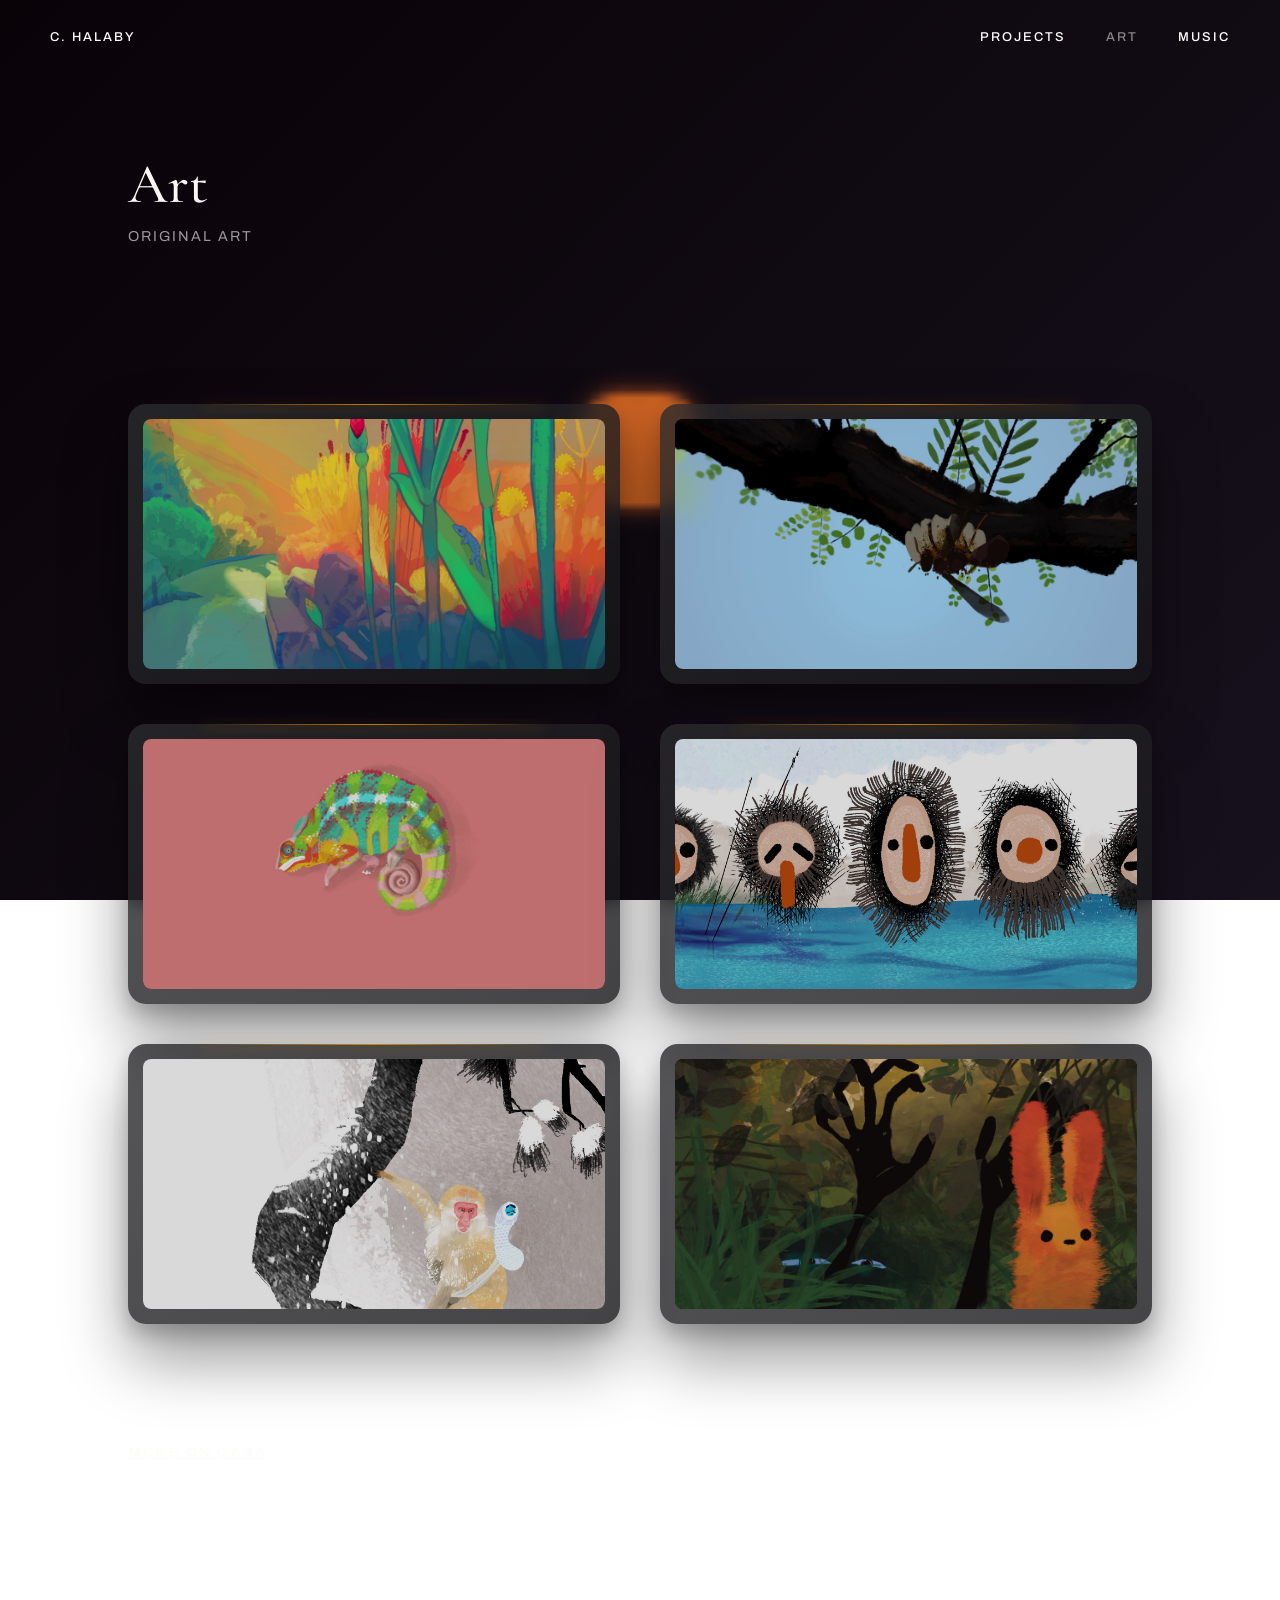
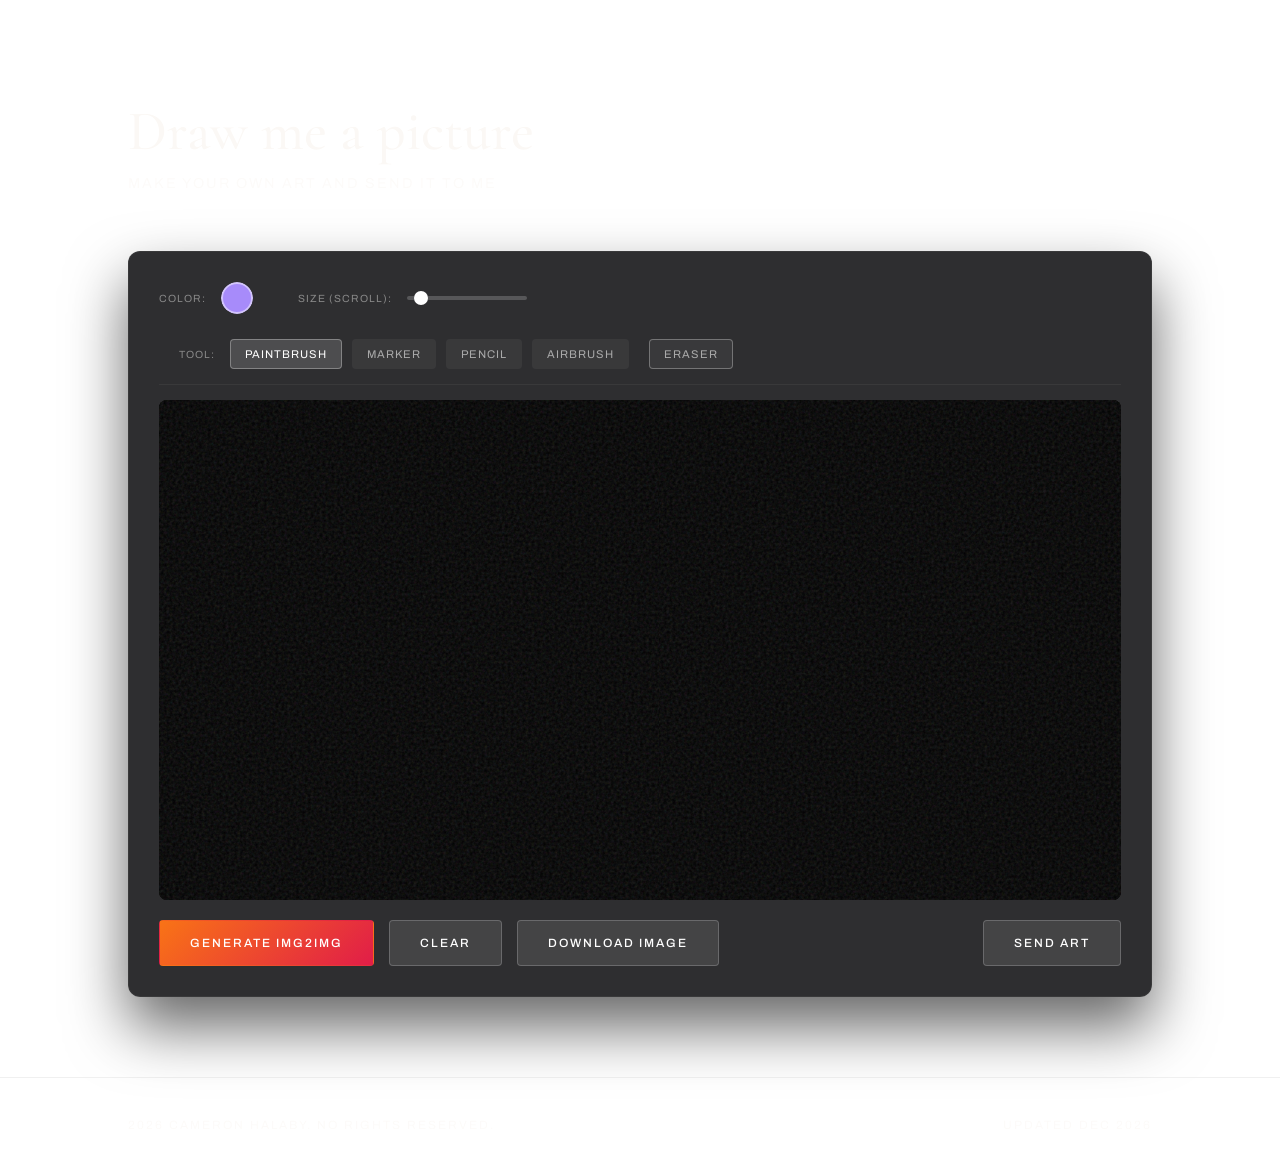
==== art.html @ ecd4616d "Update art.html" ====
<!DOCTYPE html>
<html lang="en">
<head>
    <meta charset="UTF-8">
    <meta name="viewport" content="width=device-width, initial-scale=1.0">
    <title>Cameron Halaby | Art</title>
    
    <link rel="icon" href="./assets/icon.png" type="image/png">
    <link rel="preconnect" href="https://fonts.googleapis.com">
    <link rel="preconnect" href="https://fonts.gstatic.com" crossorigin>
    <link href="https://fonts.googleapis.com/css2?family=Archivo:wght@300;400;500&family=Cormorant+Garamond:ital,wght@0,400;0,500;0,600;0,700;1,400&display=swap" rel="stylesheet">

    <style>
        :root { 
            --bg-grad-1: rgb(2, 1, 10);
            --bg-grad-2: rgb(10, 17, 40);
            --text-color: #f4f4f5; 
        }
        
        * { box-sizing: border-box; margin: 0; padding: 0; }
        
        body, html { 
            width: 100vw; min-height: 100vh; 
            background-color: transparent; 
            font-family: 'Archivo', sans-serif; color: var(--text-color); 
            -webkit-font-smoothing: antialiased; overflow-x: hidden; 
        }

        /* 1. DYNAMIC THEME GRADIENT BACKGROUND */
        .gradient-bg {
            position: fixed; inset: 0; z-index: -2;
            background: linear-gradient(135deg, var(--bg-grad-1) 0%, var(--bg-grad-2) 100%);
            transition: background 2s ease;
        }

        /* 2. CONTINUOUS NCA ORGANISM BACKGROUND */
        .nca-bg-canvas {
            position: fixed; inset: 0; width: 100vw; height: 100vh;
            z-index: -1; opacity: 0.8; pointer-events: none;
            mix-blend-mode: screen;
        }

        /* NAVIGATION */
        .site-header { position: fixed; top: 0; width: 100%; padding: 30px 50px; display: flex; justify-content: space-between; align-items: center; z-index: 1000; pointer-events: none; }
        .header-logo, .header-nav-link { pointer-events: auto; text-decoration: none; font-family: 'Archivo', sans-serif; font-size: 0.8rem; letter-spacing: 2px; text-transform: uppercase; font-weight: 500; color: #ffffff; mix-blend-mode: difference; transition: opacity 0.3s; }
        .header-nav-link:hover, .header-logo:hover { opacity: 0.5; }
        .header-nav { display: flex; gap: 40px; }

        /* PAGE LAYOUT */
        .page-section { padding: 80px 10%; }
        .hero-title-area { padding: 150px 10% 20px 10%; pointer-events: none; }
        .section-title { font-family: 'Cormorant Garamond', serif; font-size: 3.5rem; font-weight: 500; margin-bottom: 10px; color: var(--text-color); transition: color 2s ease; }
        .section-subtitle { font-size: 0.9rem; text-transform: uppercase; letter-spacing: 2px; opacity: 0.6; margin-bottom: 60px; color: var(--text-color); transition: color 2s ease; }

        /* PHOTOS GALLERY */
        .card-grid { display: grid; grid-template-columns: repeat(auto-fit, minmax(320px, 1fr)); gap: 40px; }
        .obs-card { background: linear-gradient(145deg, rgba(43,43,46,0.8) 0%, rgba(22,22,24,0.8) 100%); backdrop-filter: blur(10px); border-radius: 18px; position: relative; box-shadow: 0 35px 65px rgba(0,0,0,0.4), 0 10px 20px rgba(0,0,0,0.2); transform-style: preserve-3d; transition: transform 0.2s ease-out; }
        .obs-card::before { content: ''; position: absolute; top: 0; left: 15%; right: 15%; height: 1px; background: linear-gradient(90deg, transparent, rgba(255, 165, 0, 0.7), transparent); box-shadow: 0 2px 12px rgba(255, 165, 0, 0.5); z-index: 2; }
        
        .photo-card { cursor: pointer; padding: 15px; }
        .photo-wrapper { position: relative; width: 100%; border-radius: 8px; overflow: hidden; transform: translateZ(20px); background: #000; }
        .photo-img { width: 100%; height: 250px; object-fit: cover; display: block; transition: transform 0.5s ease, opacity 0.5s ease; opacity: 0.85; }
        .photo-card:hover .photo-img { transform: scale(1.05); opacity: 1; }
        
        .squiggle-left, .squiggle-right { position: absolute; top: 0; bottom: 0; width: 12px; background-image: url("data:image/svg+xml,%3Csvg width='12' height='30' xmlns='http://www.w3.org/2000/svg'%3E%3Cpath d='M6,0 Q12,7.5 6,15 T6,30' fill='none' stroke='rgba(255,255,255,0.8)' stroke-width='2' stroke-linecap='round'/%3E%3C/svg%3E"); background-repeat: repeat-y; opacity: 0; transition: opacity 0.3s ease; z-index: 10; }
        .squiggle-left { left: 10px; animation: squiggleMove 1.5s linear infinite; }
        .squiggle-right { right: 10px; animation: squiggleMove 1.5s linear infinite reverse; }
        .photo-card:hover .squiggle-left, .photo-card:hover .squiggle-right { opacity: 1; }
        @keyframes squiggleMove { from { background-position: 0 0; } to { background-position: 0 30px; } }

        /* LIGHTBOX */
        .lightbox { position: fixed; inset: 0; background: rgba(0, 0, 0, 0.75); backdrop-filter: blur(15px); -webkit-backdrop-filter: blur(15px); z-index: 3000; display: none; align-items: center; justify-content: center; opacity: 0; transition: opacity 0.3s ease; padding: 55px; }
        .lightbox.active { display: flex; opacity: 1; }
        .lightbox-img { max-width: 100%; max-height: 100%; object-fit: contain; border-radius: 4px; box-shadow: 0 0 60px rgba(0,0,0,0.8); }
        .lightbox-close { position: absolute; top: 30px; right: 40px; color: #fff; font-size: 2.5rem; cursor: pointer; transition: transform 0.2s ease; z-index: 3001; }
        .lightbox-close:hover { transform: scale(1.2); }

        /* ADVANCED DRAWING EDITOR */
        .editor-wrapper { display: flex; flex-direction: column; gap: 15px; background: rgba(10, 10, 12, 0.85); backdrop-filter: blur(25px); padding: 30px; border-radius: 12px; box-shadow: 0 30px 60px rgba(0,0,0,0.6); position: relative; z-index: 10; border: 1px solid rgba(255,255,255,0.05); }
        
        .toolbar { display: flex; flex-wrap: wrap; gap: 25px; align-items: center; padding-bottom: 15px; border-bottom: 1px solid rgba(255,255,255,0.05); }
        .tool-group { display: flex; gap: 10px; align-items: center; }
        .tool-label { font-size: 0.65rem; color: #888; text-transform: uppercase; letter-spacing: 1px; margin-right: 5px; }
        
        .color-picker-input { -webkit-appearance: none; border: none; width: 32px; height: 32px; border-radius: 50%; cursor: pointer; background: transparent; padding: 0; }
        .color-picker-input::-webkit-color-swatch-wrapper { padding: 0; }
        .color-picker-input::-webkit-color-swatch { border: 2px solid rgba(255,255,255,0.5); border-radius: 50%; }

        .size-slider-input { -webkit-appearance: none; width: 120px; height: 4px; background: rgba(255,255,255,0.2); border-radius: 2px; outline: none; cursor: pointer; }
        .size-slider-input::-webkit-slider-thumb { -webkit-appearance: none; width: 14px; height: 14px; border-radius: 50%; background: #fff; }

        .style-btn { font-family: 'Archivo', sans-serif; font-size: 0.7rem; text-transform: uppercase; padding: 8px 14px; background: rgba(255,255,255,0.05); border-radius: 4px; color: #aaa; cursor: pointer; border: 1px solid transparent; transition: 0.2s; letter-spacing: 1px; }
        .style-btn.active { background: rgba(255,255,255,0.15); color: #fff; border-color: rgba(255,255,255,0.3); }

        /* Canvas Overlay Structure */
        .canvas-container { position: relative; width: 100%; height: 500px; border-radius: 8px; overflow: hidden; box-shadow: inset 0 0 40px rgba(0,0,0,0.8); }
        .draw-canvas { background: #000; cursor: crosshair; width: 100%; height: 100%; }
        .canvas-noise-overlay { position: absolute; inset: 0; pointer-events: none; opacity: 0.15; mix-blend-mode: screen; background-image: url("data:image/svg+xml,%3Csvg viewBox='0 0 200 200' xmlns='http://www.w3.org/2000/svg'%3E%3Cfilter id='noiseFilter'%3E%3CfeTurbulence type='fractalNoise' baseFrequency='0.85' numOctaves='3' stitchTiles='stitch'/%3E%3C/filter%3E%3Crect width='100%25' height='100%25' filter='url(%23noiseFilter)'/%3E%3C/svg%3E"); z-index: 5; }
        
        .editor-controls { display: flex; gap: 15px; margin-top: 5px; flex-wrap: wrap; }
        .action-btn { font-family: 'Archivo', sans-serif; text-transform: uppercase; font-size: 0.75rem; letter-spacing: 2px; color: #fff; background: rgba(255,255,255,0.1); border: 1px solid rgba(255,255,255,0.2); padding: 15px 30px; border-radius: 4px; cursor: pointer; transition: all 0.3s ease; text-decoration: none; font-weight: 500; }
        .action-btn:hover { background: #fff; color: #000; }
        .action-btn.accent { background: linear-gradient(135deg, #f97316, #e11d48); border-color: transparent; }
        .action-btn.accent:hover { opacity: 0.9; color: #fff; box-shadow: 0 0 20px rgba(225, 29, 72, 0.5); }

        .site-footer { position: relative; z-index: 10; border-top: 1px solid rgba(128,128,128,0.2); opacity: 0.6; padding: 40px 10%; display: flex; justify-content: space-between; align-items: center; font-size: 0.75rem; letter-spacing: 2px; text-transform: uppercase; color: var(--text-color); transition: color 2s ease; }
    </style>
</head>
<body>

    <div class="gradient-bg"></div>
    <canvas class="nca-bg-canvas" id="nca-bg-canvas"></canvas>

    <nav class="site-header">
        <a href="index.html" class="header-logo">C. Halaby</a>
        <div class="header-nav">
            <a href="projects.html" class="header-nav-link">Projects</a>
            <a href="art.html" class="header-nav-link" style="opacity: 0.5;">Art</a>
            <a href="music.html" class="header-nav-link">Music</a>
        </div>
    </nav>

    <main>
        <div class="hero-title-area">
            <h1 class="section-title">Art</h1>
            <p class="section-subtitle">Original Art</p>
        </div>

        <!-- Gallery Section -->
        <section class="page-section" id="photos">
            <div class="card-grid">
                <div class="obs-card photo-card" onclick="openLightbox('./assets/ar1.JPG')"><div class="photo-wrapper"><div class="squiggle-left"></div><div class="squiggle-right"></div><img src="./assets/ar1.JPG" class="photo-img"></div></div>
                <div class="obs-card photo-card" onclick="openLightbox('./assets/ar2.JPG')"><div class="photo-wrapper"><div class="squiggle-left"></div><div class="squiggle-right"></div><img src="./assets/ar2.JPG" class="photo-img"></div></div>
                <div class="obs-card photo-card" onclick="openLightbox('./assets/ar3.JPG')"><div class="photo-wrapper"><div class="squiggle-left"></div><div class="squiggle-right"></div><img src="./assets/ar3.JPG" class="photo-img"></div></div>
                <div class="obs-card photo-card" onclick="openLightbox('./assets/ar4.JPG')"><div class="photo-wrapper"><div class="squiggle-left"></div><div class="squiggle-right"></div><img src="./assets/ar4.JPG" class="photo-img"></div></div>
                <div class="obs-card photo-card" onclick="openLightbox('./assets/ar5.JPG')"><div class="photo-wrapper"><div class="squiggle-left"></div><div class="squiggle-right"></div><img src="./assets/ar5.JPG" class="photo-img"></div></div>
                <div class="obs-card photo-card" onclick="openLightbox('./assets/ar6.JPG')"><div class="photo-wrapper"><div class="squiggle-left"></div><div class="squiggle-right"></div><img src="./assets/ar6.JPG" class="photo-img"></div></div>
            </div>
        </section>

        <section class="page-section" style="padding-top: 40px;">
            <div class="section-header">
                <a href="https://cara.app/cameornh" class="section-subtitle" style="width: 300px; padding-right: 40px;">
                    <h3 class="section-subtitle">More on Cara</h3>
                </a>
            </div>
        </section>

        <!-- Advanced Drawing Editor Section -->
        <section class="page-section">
            <div class="section-header">
                <h2 class="section-title">Draw me a picture</h2>
                <p class="section-subtitle">Make your own art and send it to me</p>
            </div>
            <div class="editor-wrapper">
                <div class="toolbar">
                    <div class="tool-group">
                        <span class="tool-label">Color:</span>
                        <input type="color" class="color-picker-input" id="draw-color" value="#a78bfa">
                    </div>
                    <div class="tool-group" style="margin-left: 20px;">
                        <span class="tool-label">Size (Scroll):</span>
                        <input type="range" class="size-slider-input" id="draw-size" min="1" max="100" value="8">
                    </div>
                    <div class="tool-group" style="margin-left: 20px;">
                        <span class="tool-label">Tool:</span>
                        <button class="style-btn active" data-style="paintbrush">Paintbrush</button>
                        <button class="style-btn" data-style="marker">Marker</button>
                        <button class="style-btn" data-style="pencil">Pencil</button>
                        <button class="style-btn" data-style="airbrush">Airbrush</button>
                        <button class="style-btn" data-style="eraser" style="margin-left: 10px; border-color: rgba(255,255,255,0.3);">Eraser</button>
                    </div>
                </div>

                <div class="canvas-container">
                    <canvas class="draw-canvas" id="draw-canvas"></canvas>
                    <div class="canvas-noise-overlay"></div>
                </div>
                
                <div class="editor-controls">
                    <button class="action-btn accent" id="btn-diffusion">Generate Img2Img</button>
                    <button class="action-btn" id="btn-clear">Clear</button>
                    <button class="action-btn" id="btn-download">Download Image</button>
                    <a href="mailto:crhalaby652@gmail.com?subject=My%20Artwork&body=Hi%20Cameron,%0D%0A%0D%0AI%20created%20a%20picture%20on%20your%20site%20and%20wanted%20to%20share%20it%0D%0A%0D%0A%7BDownload%20and%20Attatch%20File%20from%20Website%7D%0D%0A%0D%0AThanks" class="action-btn" style="margin-left: auto;">Send Art</a>
                </div>
            </div>
        </section>

    </main>

    <!-- LIGHTBOX -->
    <div class="lightbox" id="lightbox" onclick="closeLightbox()">
        <span class="lightbox-close">&times;</span>
        <img class="lightbox-img" id="lightbox-img" src="" onclick="event.stopPropagation()">
    </div>

    <footer class="site-footer">
        <p>2026 Cameron Halaby. No Rights Reserved.</p>
        <p id="dynamic-date"></p>
    </footer>

    <script>
        // ADD YOUR STABILITY AI API KEY HERE TO ENABLE IMG2IMG GENERATION
        const STABILITY_API_KEY = "sk-XALkbz2ANvymVnLma5czIhQbzH5CNDDskqJnnKdQL2VRrq7j";

        // DYNAMIC THEME (DAY/NIGHT)
        function updateTheme() {
            const d = new Date();
            const h = d.getHours() + (d.getMinutes() / 60);
            const intensity = (Math.cos((h - 12) / 24 * Math.PI * 2) + 1) / 2;
            
            const r1 = Math.round(2 + (26 - 2) * intensity);
            const g1 = Math.round(1 + (5 - 1) * intensity);
            const b1 = Math.round(10 + (0 - 10) * intensity);

            const r2 = Math.round(10 + (58 - 10) * intensity);
            const g2 = Math.round(17 + (18 - 17) * intensity);
            const b2 = Math.round(40 + (0 - 40) * intensity);

            const textR = Math.round(255 + (240 - 255) * intensity);
            const textG = Math.round(255 + (230 - 255) * intensity);
            const textB = Math.round(255 + (220 - 255) * intensity);

            document.documentElement.style.setProperty('--bg-grad-1', 'rgb(' + r1 + ',' + g1 + ',' + b1 + ')');
            document.documentElement.style.setProperty('--bg-grad-2', 'rgb(' + r2 + ',' + g2 + ',' + b2 + ')');
            document.documentElement.style.setProperty('--text-color', 'rgb(' + textR + ',' + textG + ',' + textB + ')');
        }
        setInterval(updateTheme, 60000); updateTheme();

        const dObj = new Date();
        const monthNames = new Array("Jan", "Feb", "Mar", "Apr", "May", "Jun", "Jul", "Aug", "Sep", "Oct", "Nov", "Dec");
        document.getElementById('dynamic-date').innerText = 'Updated ' + Reflect.get(monthNames, dObj.getMonth()) + ' ' + dObj.getFullYear();

        // 3D CARD TILT
        const obsCards = document.querySelectorAll('.obs-card');
        for (let i = 0; i < obsCards.length; i++) {
            const c = Reflect.get(obsCards, i);
            c.addEventListener('mousemove', e => {
                const r = c.getBoundingClientRect();
                const x = e.clientX - r.left;
                const y = e.clientY - r.top;
                const cx = r.width / 2;
                const cy = r.height / 2;
                c.style.transform = 'perspective(1200px) rotateX(' + ((cy-y)/30) + 'deg) rotateY(' + ((x-cx)/30) + 'deg) translateY(-2px)';
            });
            c.addEventListener('mouseleave', () => { c.style.transform = 'none'; });
        }

        // LIGHTBOX
        function openLightbox(src) { 
            document.getElementById('lightbox-img').src = src; 
            document.getElementById('lightbox').classList.add('active'); 
        }
        function closeLightbox() { 
            document.getElementById('lightbox').classList.remove('active'); 
        }

        // ==========================================
        // ADVANCED DRAWING EDITOR LOGIC
        // ==========================================
        const drawCanv = document.getElementById('draw-canvas');
        const dCtx = drawCanv.getContext('2d', { willReadFrequently: true });
        
        let isDrawingPad = false;
        let brushColor = '#a78bfa';
        let brushSize = 8;
        let brushStyle = 'paintbrush';
        
        function initDraw() {
            drawCanv.width = drawCanv.clientWidth; 
            drawCanv.height = drawCanv.clientHeight;
            // Initialize with black background to ensure accurate downloads and img2img processing
            dCtx.fillStyle = '#000000';
            dCtx.fillRect(0, 0, drawCanv.width, drawCanv.height);
        }
        initDraw(); 
        window.addEventListener('resize', initDraw);

        // Toolbar Setup
        const sizeSlider = document.getElementById('draw-size');
        document.getElementById('draw-color').addEventListener('input', e => { brushColor = e.target.value; });
        sizeSlider.addEventListener('input', e => { brushSize = parseInt(e.target.value); });
        
        const styleBtns = document.querySelectorAll('.style-btn');
        for(let i = 0; i < styleBtns.length; i++) {
            const btn = Reflect.get(styleBtns, i);
            btn.addEventListener('click', e => {
                for(let j = 0; j < styleBtns.length; j++) Reflect.get(styleBtns, j).classList.remove('active');
                e.target.classList.add('active');
                brushStyle = e.target.getAttribute('data-style');
            });
        }

        // Mouse Wheel Size Adjustment (Only when hovering canvas)
        drawCanv.addEventListener('wheel', e => {
            e.preventDefault(); // Stop page scrolling
            if (e.deltaY > 0) brushSize = Math.max(1, brushSize - 2);
            else brushSize = Math.min(100, brushSize + 2);
            sizeSlider.value = brushSize;
        });

        drawCanv.addEventListener('mousedown', e => { 
            isDrawingPad = true; 
            dCtx.beginPath(); 
            dCtx.moveTo(e.offsetX, e.offsetY); 
        });
        
        drawCanv.addEventListener('mousemove', e => { 
            if(!isDrawingPad) return;

            dCtx.shadowBlur = 0; 
            dCtx.globalCompositeOperation = 'source-over';
            dCtx.globalAlpha = 1.0;
            
            if (brushStyle === 'eraser') {
                dCtx.lineWidth = brushSize * 2;
                dCtx.strokeStyle = '#000000'; // Paint black instead of destination-out to keep background safe for Img2Img
                dCtx.lineCap = 'round';
                dCtx.lineJoin = 'round';
                dCtx.lineTo(e.offsetX, e.offsetY);
                dCtx.stroke();
            } 
            else if (brushStyle === 'pencil') {
                dCtx.lineWidth = brushSize * 0.3;
                dCtx.globalAlpha = 0.4;
                dCtx.strokeStyle = brushColor;
                dCtx.lineCap = 'round';
                dCtx.lineJoin = 'round';
                dCtx.lineTo(e.offsetX, e.offsetY);
                dCtx.stroke();
            }
            else if (brushStyle === 'marker') {
                dCtx.lineWidth = brushSize;
                dCtx.strokeStyle = brushColor;
                dCtx.lineCap = 'square';
                dCtx.lineJoin = 'bevel';
                dCtx.globalCompositeOperation = 'screen'; 
                dCtx.lineTo(e.offsetX, e.offsetY);
                dCtx.stroke();
            }
            else if (brushStyle === 'airbrush') {
                // Scatter algorithm for true airbrush feel
                for (let i = 0; i < brushSize * 1.5; i++) {
                    const r = Math.random() * brushSize;
                    const angle = Math.random() * Math.PI * 2;
                    const px = e.offsetX + r * Math.cos(angle);
                    const py = e.offsetY + r * Math.sin(angle);
                    dCtx.fillStyle = brushColor;
                    dCtx.globalAlpha = 0.15;
                    dCtx.fillRect(px, py, 1.5, 1.5);
                }
            }
            else { // Paintbrush (Default)
                dCtx.lineWidth = brushSize;
                dCtx.strokeStyle = brushColor;
                dCtx.lineCap = 'round';
                dCtx.lineJoin = 'round';
                dCtx.lineTo(e.offsetX, e.offsetY);
                dCtx.stroke();
            }
        });
        
        window.addEventListener('mouseup', () => { isDrawingPad = false; });
        document.getElementById('btn-clear').addEventListener('click', () => {
            dCtx.globalCompositeOperation = 'source-over';
            dCtx.globalAlpha = 1.0;
            dCtx.fillStyle = '#000000';
            dCtx.fillRect(0, 0, drawCanv.width, drawCanv.height);
        });

        // Download PNG
        document.getElementById('btn-download').addEventListener('click', () => {
            const link = document.createElement('a');
            link.download = 'Picture_for_Cameron.png';
            link.href = drawCanv.toDataURL("image/png");
            link.click();
        });

        // ==========================================
        // GENUINE STABLE DIFFUSION API INTEGRATION
        // ==========================================
        document.getElementById('btn-diffusion').addEventListener('click', (e) => {
            const btn = e.target;
            if (btn.innerText === "Processing...") return;
            
            if (STABILITY_API_KEY === "YOUR_API_KEY_HERE") {
                alert("Please add your Stability API key to the script.");
                return;
            }

            btn.innerText = "Processing...";

            // 1. Start the visual animation
            let frame = 0;
            drawCanv.style.filter = 'url(#diffusion-filter) contrast(1.5) saturate(1.5)';
            
            function resolveDiffusion() {
                frame++;
                dCtx.fillStyle = 'rgba(0,0,0,0.05)'; 
                dCtx.fillRect(0, 0, drawCanv.width, drawCanv.height);
                if (frame < 60) requestAnimationFrame(resolveDiffusion);
            }
            requestAnimationFrame(resolveDiffusion);
            
            // 2. Create a compliant Off-Screen Canvas (1024x410 = 2.49 ratio)
            const offscreen = document.createElement('canvas');
            offscreen.width = 1024;
            offscreen.height = 410;
            const oCtx = offscreen.getContext('2d');
            // Draw your current drawing into the compliant resolution
            oCtx.drawImage(drawCanv, 0, 0, 1024, 410);

            // 3. Send the compliant Off-Screen blob
            offscreen.toBlob(async (blob) => {
                const formData = new FormData();
                formData.append("image", blob);
                formData.append("prompt", "A masterpiece");
                formData.append("control_strength", "0.6");
                formData.append("output_format", "png");

                try {
                    const response = await fetch("https://api.stability.ai/v2beta/stable-image/control/sketch", {
                        method: "POST",
                        headers: {
                            "Accept": "image/*",
                            "Authorization": "Bearer " + STABILITY_API_KEY
                        },
                        body: formData
                    });

                    if (response.status !== 200) {
                        const errText = await response.text();
                        console.error("API Error Data: ", errText);
                        throw new Error("Status " + response.status);
                    }

                    const resultBlob = await response.blob();
                    const objectUrl = URL.createObjectURL(resultBlob);

                    const genImg = new Image();
                    genImg.onload = () => {
                        dCtx.globalAlpha = 1.0;
                        dCtx.globalCompositeOperation = 'source-over';
                        // Draw result back to main canvas, scaling to fit UI
                        dCtx.drawImage(genImg, 0, 0, drawCanv.width, drawCanv.height);
                        
                        drawCanv.style.filter = "none";
                        btn.innerText = "Generate Img2Img";
                        URL.revokeObjectURL(objectUrl);
                    };
                    genImg.src = objectUrl;

                } catch (err) {
                    console.error(err);
                    alert("API Request Failed. Ensure aspect ratio is valid.");
                    drawCanv.style.filter = "none";
                    btn.innerText = "Generate Img2Img";
                }
            }, "image/png");
        });

        // ==========================================
        // HOVER-ONLY GRAY-SCOTT REACTION-DIFFUSION
        // ==========================================
        const bgCanv = document.getElementById('nca-bg-canvas');
        const bCtx = bgCanv.getContext('2d');
        
        let simW = 160; 
        let simH = 80; 
        let totalCells = simW * simH;
        
        let bufferA = new ArrayBuffer(totalCells * 4); let vA = new DataView(bufferA);
        let bufferB = new ArrayBuffer(totalCells * 4); let vB = new DataView(bufferB);
        let nextA = new ArrayBuffer(totalCells * 4); let nA = new DataView(nextA);
        let nextB = new ArrayBuffer(totalCells * 4); let nB = new DataView(nextB);

        function initRD() {
            const aspect = window.innerHeight / window.innerWidth;
            simH = Math.floor(simW * aspect);
            totalCells = simW * simH;
            
            bufferA = new ArrayBuffer(totalCells * 4); vA = new DataView(bufferA);
            bufferB = new ArrayBuffer(totalCells * 4); vB = new DataView(bufferB);
            nextA = new ArrayBuffer(totalCells * 4); nA = new DataView(nextA);
            nextB = new ArrayBuffer(totalCells * 4); nB = new DataView(nextB);

            for(let i = 0; i < totalCells; i++) {
                vA.setFloat32(i * 4, 1.0, true);
                vB.setFloat32(i * 4, 0.0, true);
            }
            const cx = Math.floor(simW / 2); const cy = Math.floor(simH / 2);
            for(let y = cy - 5; y < cy + 5; y++) {
                for(let x = cx - 5; x < cx + 5; x++) {
                    vB.setFloat32((y * simW + x) * 4, 1.0, true);
                }
            }
        }
        initRD(); window.addEventListener('resize', initRD);

        // Hover Seeding Interaction (No click required)
        window.addEventListener('mousemove', e => {
            // ONLY seed if hovering directly over the background space (not UI cards or editors)
            //const targetTag = e.target.tagName.toLowerCase();
            //if (targetTag !== 'body' && targetTag !== 'html' && targetTag !== 'main') return;

            const gx = Math.floor((e.clientX / window.innerWidth) * simW);
            const gy = Math.floor((e.clientY / window.innerHeight) * simH);
            const brush = 3;
            
            for(let y = -brush; y <= brush; y++) {
                for(let x = -brush; x <= brush; x++) {
                    const py = gy + y; const px = gx + x;
                    if(px >= 0 && px < simW && py >= 0 && py < simH && Math.hypot(x,y) < brush) {
                        vB.setFloat32(((py * simW) + px) * 4, 1.0, true); 
                    }
                }
            }
        });

        function stepRD() {
            const dA = 1.0, dB = 0.5, baseFeed = 0.054, baseK = 0.062;
            for(let y = 1; y < simH - 1; y++) {
                for(let x = 1; x < simW - 1; x++) {
                    const i = (y * simW + x) * 4;
                    let a = vA.getFloat32(i, true), b = vB.getFloat32(i, true);
                    let lapA = a * -1.0, lapB = b * -1.0;

                    const up = ((y - 1) * simW + x) * 4, down = ((y + 1) * simW + x) * 4;
                    const left = (y * simW + (x - 1)) * 4, right = (y * simW + (x + 1)) * 4;
                    lapA += (vA.getFloat32(up, true) + vA.getFloat32(down, true) + vA.getFloat32(left, true) + vA.getFloat32(right, true)) * 0.2;
                    lapB += (vB.getFloat32(up, true) + vB.getFloat32(down, true) + vB.getFloat32(left, true) + vB.getFloat32(right, true)) * 0.2;

                    const upL = ((y - 1) * simW + (x - 1)) * 4, upR = ((y - 1) * simW + (x + 1)) * 4;
                    const downL = ((y + 1) * simW + (x - 1)) * 4, downR = ((y + 1) * simW + (x + 1)) * 4;
                    lapA += (vA.getFloat32(upL, true) + vA.getFloat32(upR, true) + vA.getFloat32(downL, true) + vA.getFloat32(downR, true)) * 0.05;
                    lapB += (vB.getFloat32(upL, true) + vB.getFloat32(upR, true) + vB.getFloat32(downL, true) + vB.getFloat32(downR, true)) * 0.05;

                    const feed = baseFeed + (Math.sin(x * 0.05) * 0.002);
                    const k = baseK + (Math.cos(y * 0.05) * 0.002);
                    const ab2 = a * b * b;
                    
                    let newA = Math.max(0, Math.min(1, a + (dA * lapA - ab2 + feed * (1 - a))));
                    let newB = Math.max(0, Math.min(1, b + (dB * lapB + ab2 - (k + feed) * b)));

                    nA.setFloat32(i, newA, true);
                    nB.setFloat32(i, newB, true);
                }
            }
            const tempA = vA; vA = nA; nA = tempA;
            const tempB = vB; vB = nB; nB = tempB;
        }

        const tmpCanv = document.createElement('canvas');
        const tCtx = tmpCanv.getContext('2d');

        function renderRD() {
            tmpCanv.width = simW; tmpCanv.height = simH;
            const imgData = tCtx.createImageData(simW, simH);
            const dView = new DataView(imgData.data.buffer);
            
            for(let i = 0; i < totalCells; i++) {
                const bVal = vB.getFloat32(i * 4, true);
                const pixelIdx = i * 4;
                if (bVal > 0.1) {
                    const normalized = Math.min(1, bVal * 2.5);
                    dView.setUint8(pixelIdx, normalized * 249);     
                    dView.setUint8(pixelIdx + 1, normalized * 115); 
                    dView.setUint8(pixelIdx + 2, 22);               
                    dView.setUint8(pixelIdx + 3, normalized * 255); 
                } else {
                    dView.setUint8(pixelIdx + 3, 0); 
                }
            }

            tCtx.putImageData(imgData, 0, 0);
            
            bgCanv.width = window.innerWidth; bgCanv.height = window.innerHeight;
            bCtx.filter = 'drop-shadow(0 0 10px rgba(249, 115, 22, 0.5))';
            bCtx.imageSmoothingEnabled = true; 
            bCtx.clearRect(0, 0, bgCanv.width, bgCanv.height);
            bCtx.drawImage(tmpCanv, 0, 0, bgCanv.width, bgCanv.height);
        }

        function animateRDBgLoop() {
            for(let s = 0; s < 8; s++) { stepRD(); }
            renderRD();
            requestAnimationFrame(animateRDBgLoop);
        }
        animateRDBgLoop();

    </script>
</body>
</html>
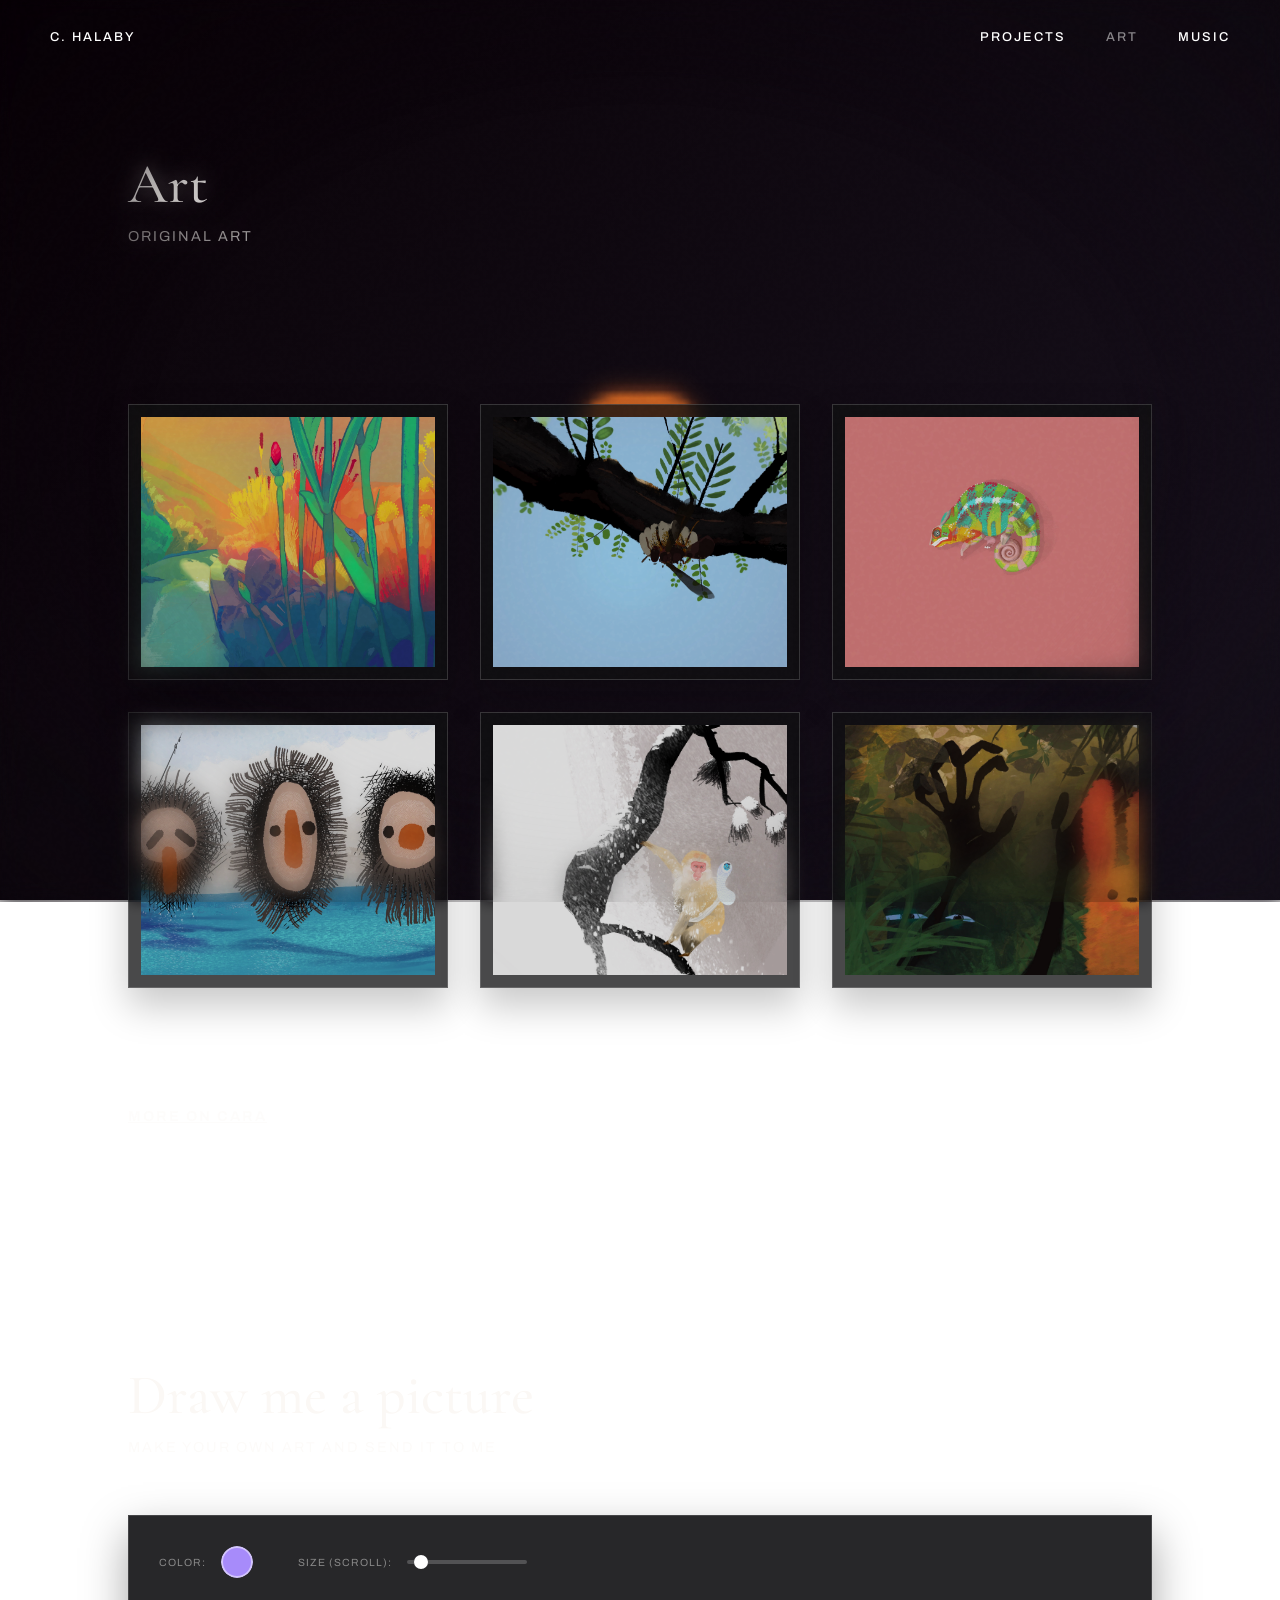
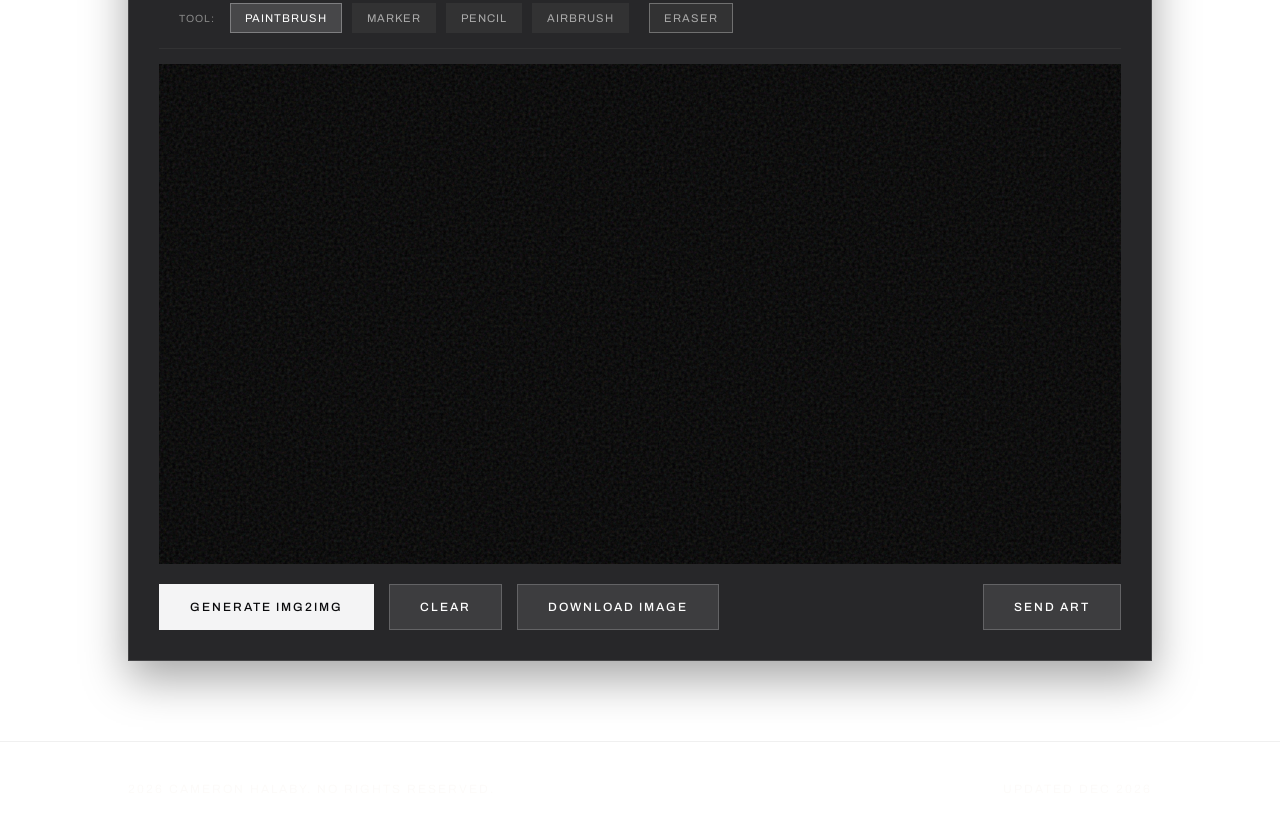
==== commit b3c46fe6: "Update" ====
--- a/art.html
+++ b/art.html
@@ -26,6 +26,30 @@
             -webkit-font-smoothing: antialiased; overflow-x: hidden; 
         }
 
+        body::before {
+            content: '';
+            position: fixed;
+            inset: -2px;
+            z-index: 900;
+            pointer-events: none;
+            background: radial-gradient(ellipse at center, transparent 50%, rgba(0,0,0,0.18) 100%);
+            backdrop-filter: blur(10px);
+            -webkit-backdrop-filter: blur(10px);
+            mask-image: radial-gradient(ellipse at center, transparent 54%, rgba(0,0,0,0.75) 82%, #000 100%);
+            -webkit-mask-image: radial-gradient(ellipse at center, transparent 54%, rgba(0,0,0,0.75) 82%, #000 100%);
+        }
+
+        body::after {
+            content: '';
+            position: fixed;
+            inset: 0;
+            z-index: 901;
+            pointer-events: none;
+            opacity: 0.045;
+            mix-blend-mode: overlay;
+            background-image: url("data:image/svg+xml,%3Csvg viewBox='0 0 180 180' xmlns='http://www.w3.org/2000/svg'%3E%3Cfilter id='n'%3E%3CfeTurbulence type='fractalNoise' baseFrequency='1.1' numOctaves='2' stitchTiles='stitch'/%3E%3CfeColorMatrix type='matrix' values='1 0 0 0 0 0 1 0 0 0 0 0 1 0 0 0 0 0 6 -2.8'/%3E%3C/filter%3E%3Crect width='100%25' height='100%25' filter='url(%23n)'/%3E%3C/svg%3E");
+        }
+
         /* 1. DYNAMIC THEME GRADIENT BACKGROUND */
         .gradient-bg {
             position: fixed; inset: 0; z-index: -2;
@@ -53,12 +77,12 @@
         .section-subtitle { font-size: 0.9rem; text-transform: uppercase; letter-spacing: 2px; opacity: 0.6; margin-bottom: 60px; color: var(--text-color); transition: color 2s ease; }
 
         /* PHOTOS GALLERY */
-        .card-grid { display: grid; grid-template-columns: repeat(auto-fit, minmax(320px, 1fr)); gap: 40px; }
-        .obs-card { background: linear-gradient(145deg, rgba(43,43,46,0.8) 0%, rgba(22,22,24,0.8) 100%); backdrop-filter: blur(10px); border-radius: 18px; position: relative; box-shadow: 0 35px 65px rgba(0,0,0,0.4), 0 10px 20px rgba(0,0,0,0.2); transform-style: preserve-3d; transition: transform 0.2s ease-out; }
-        .obs-card::before { content: ''; position: absolute; top: 0; left: 15%; right: 15%; height: 1px; background: linear-gradient(90deg, transparent, rgba(255, 165, 0, 0.7), transparent); box-shadow: 0 2px 12px rgba(255, 165, 0, 0.5); z-index: 2; }
-        
-        .photo-card { cursor: pointer; padding: 15px; }
-        .photo-wrapper { position: relative; width: 100%; border-radius: 8px; overflow: hidden; transform: translateZ(20px); background: #000; }
+        .card-grid { display: grid; grid-template-columns: repeat(auto-fit, minmax(320px, 1fr)); gap: 32px; }
+        .obs-card { background: rgba(16,16,18,0.76); backdrop-filter: blur(8px); border-radius: 0; position: relative; border: 1px solid rgba(255,255,255,0.16); box-shadow: 0 18px 36px rgba(0,0,0,0.22); transform-style: preserve-3d; transition: transform 0.2s ease-out, border-color 0.2s ease; }
+        .obs-card:hover { border-color: rgba(255,255,255,0.32); }
+        
+        .photo-card { cursor: pointer; padding: 12px; }
+        .photo-wrapper { position: relative; width: 100%; border-radius: 0; overflow: hidden; transform: translateZ(20px); background: #000; }
         .photo-img { width: 100%; height: 250px; object-fit: cover; display: block; transition: transform 0.5s ease, opacity 0.5s ease; opacity: 0.85; }
         .photo-card:hover .photo-img { transform: scale(1.05); opacity: 1; }
         
@@ -71,12 +95,12 @@
         /* LIGHTBOX */
         .lightbox { position: fixed; inset: 0; background: rgba(0, 0, 0, 0.75); backdrop-filter: blur(15px); -webkit-backdrop-filter: blur(15px); z-index: 3000; display: none; align-items: center; justify-content: center; opacity: 0; transition: opacity 0.3s ease; padding: 55px; }
         .lightbox.active { display: flex; opacity: 1; }
-        .lightbox-img { max-width: 100%; max-height: 100%; object-fit: contain; border-radius: 4px; box-shadow: 0 0 60px rgba(0,0,0,0.8); }
+        .lightbox-img { max-width: 100%; max-height: 100%; object-fit: contain; border-radius: 0; box-shadow: 0 0 60px rgba(0,0,0,0.8); }
         .lightbox-close { position: absolute; top: 30px; right: 40px; color: #fff; font-size: 2.5rem; cursor: pointer; transition: transform 0.2s ease; z-index: 3001; }
         .lightbox-close:hover { transform: scale(1.2); }
 
         /* ADVANCED DRAWING EDITOR */
-        .editor-wrapper { display: flex; flex-direction: column; gap: 15px; background: rgba(10, 10, 12, 0.85); backdrop-filter: blur(25px); padding: 30px; border-radius: 12px; box-shadow: 0 30px 60px rgba(0,0,0,0.6); position: relative; z-index: 10; border: 1px solid rgba(255,255,255,0.05); }
+        .editor-wrapper { display: flex; flex-direction: column; gap: 15px; background: rgba(10, 10, 12, 0.88); backdrop-filter: blur(18px); padding: 30px; border-radius: 0; box-shadow: 0 18px 42px rgba(0,0,0,0.35); position: relative; z-index: 10; border: 1px solid rgba(255,255,255,0.14); }
         
         .toolbar { display: flex; flex-wrap: wrap; gap: 25px; align-items: center; padding-bottom: 15px; border-bottom: 1px solid rgba(255,255,255,0.05); }
         .tool-group { display: flex; gap: 10px; align-items: center; }
@@ -89,19 +113,19 @@
         .size-slider-input { -webkit-appearance: none; width: 120px; height: 4px; background: rgba(255,255,255,0.2); border-radius: 2px; outline: none; cursor: pointer; }
         .size-slider-input::-webkit-slider-thumb { -webkit-appearance: none; width: 14px; height: 14px; border-radius: 50%; background: #fff; }
 
-        .style-btn { font-family: 'Archivo', sans-serif; font-size: 0.7rem; text-transform: uppercase; padding: 8px 14px; background: rgba(255,255,255,0.05); border-radius: 4px; color: #aaa; cursor: pointer; border: 1px solid transparent; transition: 0.2s; letter-spacing: 1px; }
+        .style-btn { font-family: 'Archivo', sans-serif; font-size: 0.7rem; text-transform: uppercase; padding: 8px 14px; background: rgba(255,255,255,0.05); border-radius: 0; color: #aaa; cursor: pointer; border: 1px solid transparent; transition: 0.2s; letter-spacing: 1px; }
         .style-btn.active { background: rgba(255,255,255,0.15); color: #fff; border-color: rgba(255,255,255,0.3); }
 
         /* Canvas Overlay Structure */
-        .canvas-container { position: relative; width: 100%; height: 500px; border-radius: 8px; overflow: hidden; box-shadow: inset 0 0 40px rgba(0,0,0,0.8); }
+        .canvas-container { position: relative; width: 100%; height: 500px; border-radius: 0; overflow: hidden; box-shadow: inset 0 0 40px rgba(0,0,0,0.8); }
         .draw-canvas { background: #000; cursor: crosshair; width: 100%; height: 100%; }
         .canvas-noise-overlay { position: absolute; inset: 0; pointer-events: none; opacity: 0.15; mix-blend-mode: screen; background-image: url("data:image/svg+xml,%3Csvg viewBox='0 0 200 200' xmlns='http://www.w3.org/2000/svg'%3E%3Cfilter id='noiseFilter'%3E%3CfeTurbulence type='fractalNoise' baseFrequency='0.85' numOctaves='3' stitchTiles='stitch'/%3E%3C/filter%3E%3Crect width='100%25' height='100%25' filter='url(%23noiseFilter)'/%3E%3C/svg%3E"); z-index: 5; }
         
         .editor-controls { display: flex; gap: 15px; margin-top: 5px; flex-wrap: wrap; }
-        .action-btn { font-family: 'Archivo', sans-serif; text-transform: uppercase; font-size: 0.75rem; letter-spacing: 2px; color: #fff; background: rgba(255,255,255,0.1); border: 1px solid rgba(255,255,255,0.2); padding: 15px 30px; border-radius: 4px; cursor: pointer; transition: all 0.3s ease; text-decoration: none; font-weight: 500; }
+        .action-btn { font-family: 'Archivo', sans-serif; text-transform: uppercase; font-size: 0.75rem; letter-spacing: 2px; color: #fff; background: rgba(255,255,255,0.1); border: 1px solid rgba(255,255,255,0.2); padding: 15px 30px; border-radius: 0; cursor: pointer; transition: all 0.3s ease; text-decoration: none; font-weight: 500; }
         .action-btn:hover { background: #fff; color: #000; }
-        .action-btn.accent { background: linear-gradient(135deg, #f97316, #e11d48); border-color: transparent; }
-        .action-btn.accent:hover { opacity: 0.9; color: #fff; box-shadow: 0 0 20px rgba(225, 29, 72, 0.5); }
+        .action-btn.accent { background: #f4f4f5; border-color: #f4f4f5; color: #0a0a0c; }
+        .action-btn.accent:hover { opacity: 0.9; color: #000; box-shadow: 0 0 18px rgba(255,255,255,0.18); }
 
         .site-footer { position: relative; z-index: 10; border-top: 1px solid rgba(128,128,128,0.2); opacity: 0.6; padding: 40px 10%; display: flex; justify-content: space-between; align-items: center; font-size: 0.75rem; letter-spacing: 2px; text-transform: uppercase; color: var(--text-color); transition: color 2s ease; }
     </style>
@@ -231,7 +255,7 @@
         const monthNames = new Array("Jan", "Feb", "Mar", "Apr", "May", "Jun", "Jul", "Aug", "Sep", "Oct", "Nov", "Dec");
         document.getElementById('dynamic-date').innerText = 'Updated ' + Reflect.get(monthNames, dObj.getMonth()) + ' ' + dObj.getFullYear();
 
-        // 3D CARD TILT
+        // CONTROLLED CARD TILT
         const obsCards = document.querySelectorAll('.obs-card');
         for (let i = 0; i < obsCards.length; i++) {
             const c = Reflect.get(obsCards, i);
@@ -239,9 +263,9 @@
                 const r = c.getBoundingClientRect();
                 const x = e.clientX - r.left;
                 const y = e.clientY - r.top;
-                const cx = r.width / 2;
-                const cy = r.height / 2;
-                c.style.transform = 'perspective(1200px) rotateX(' + ((cy-y)/30) + 'deg) rotateY(' + ((x-cx)/30) + 'deg) translateY(-2px)';
+                const rotateX = (r.height / 2 - y) / 42;
+                const rotateY = (x - r.width / 2) / 42;
+                c.style.transform = 'perspective(1200px) rotateX(' + rotateX + 'deg) rotateY(' + rotateY + 'deg) translateY(-4px)';
             });
             c.addEventListener('mouseleave', () => { c.style.transform = 'none'; });
         }
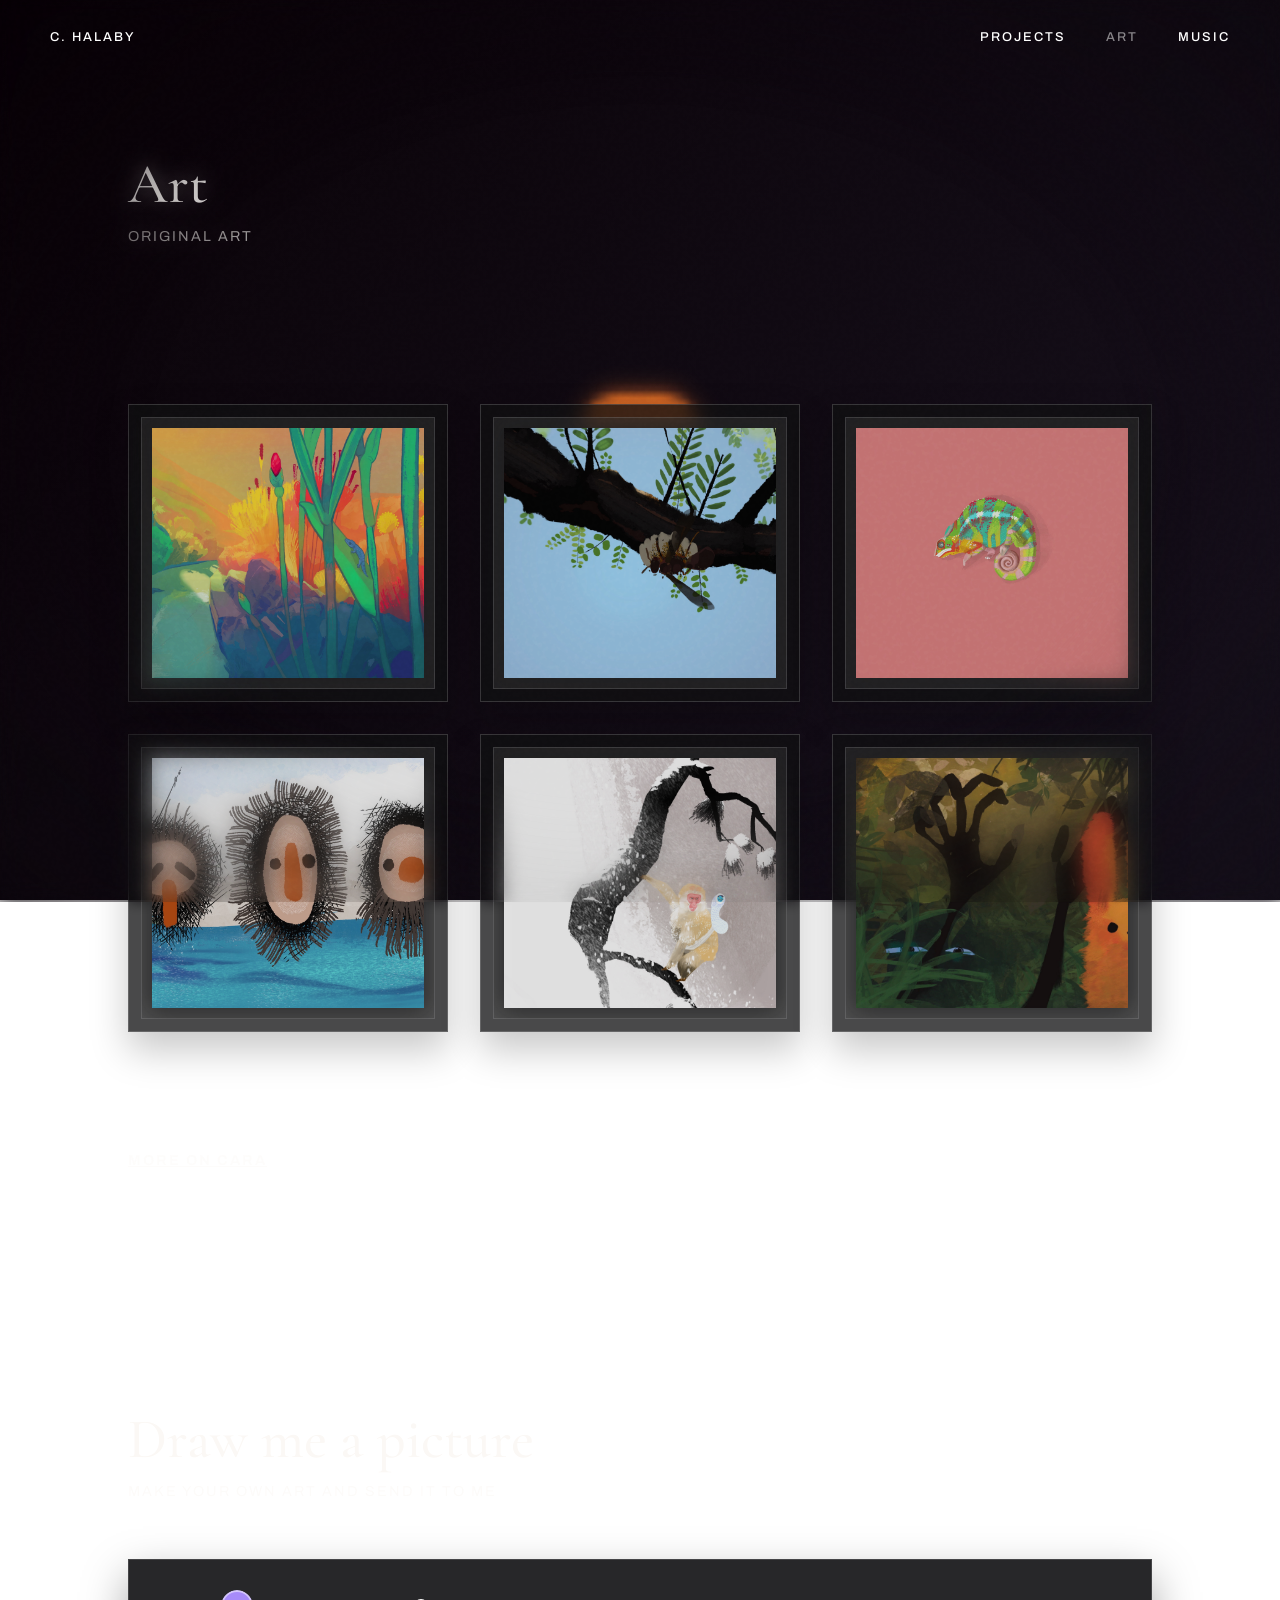
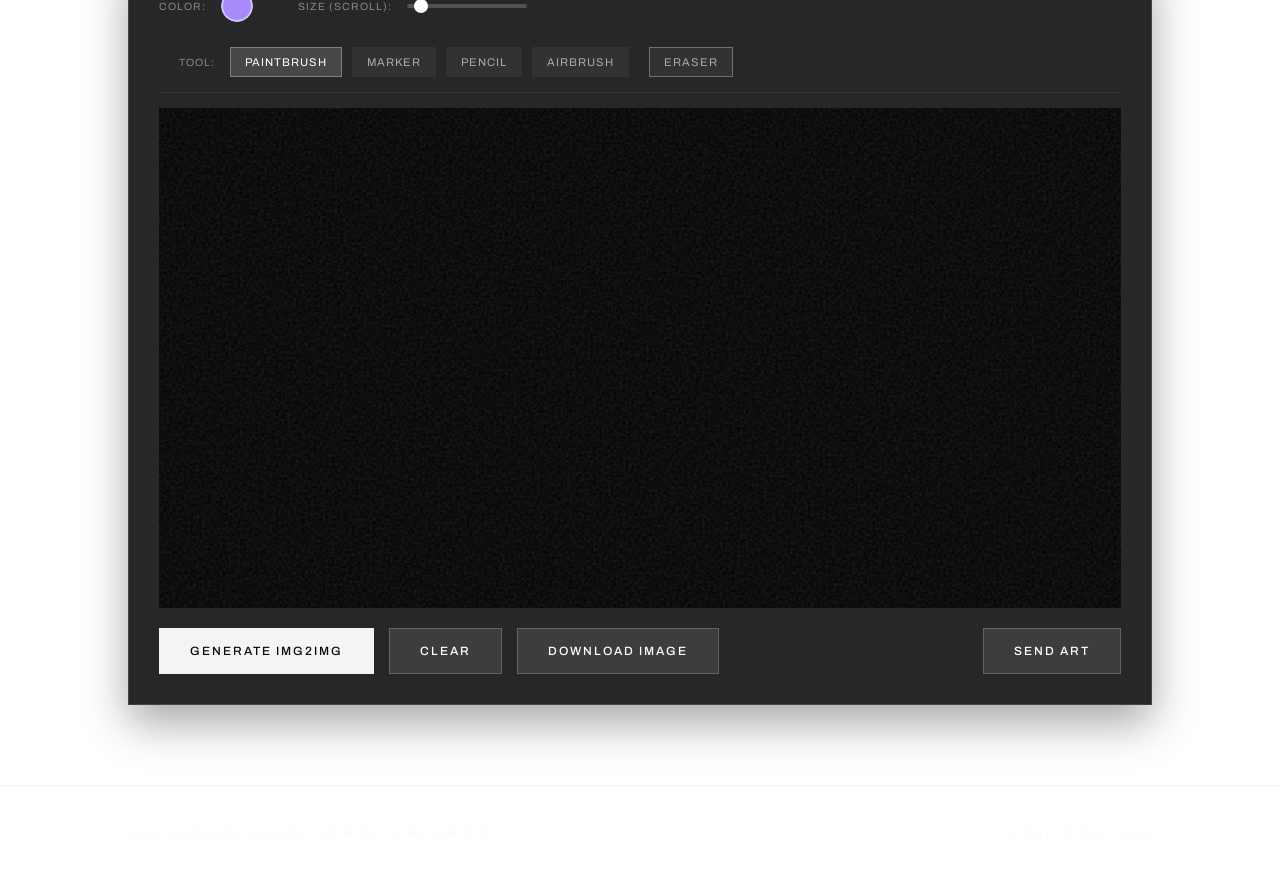
==== commit 94d769c2: "Update" ====
--- a/art.html
+++ b/art.html
@@ -18,6 +18,7 @@
         }
         
         * { box-sizing: border-box; margin: 0; padding: 0; }
+        img { display: block; margin: 0; }
         
         body, html { 
             width: 100vw; min-height: 100vh; 
@@ -82,15 +83,29 @@
         .obs-card:hover { border-color: rgba(255,255,255,0.32); }
         
         .photo-card { cursor: pointer; padding: 12px; }
-        .photo-wrapper { position: relative; width: 100%; border-radius: 0; overflow: hidden; transform: translateZ(20px); background: #000; }
+        .photo-wrapper {
+            position: relative; width: 100%; border-radius: 0; overflow: hidden; transform: translateZ(20px);
+            padding: 10px;
+            background: rgba(255,255,255,0.075);
+            border: 1px solid rgba(255,255,255,0.12);
+            backdrop-filter: blur(16px) saturate(1.05);
+            -webkit-backdrop-filter: blur(16px) saturate(1.05);
+        }
         .photo-img { width: 100%; height: 250px; object-fit: cover; display: block; transition: transform 0.5s ease, opacity 0.5s ease; opacity: 0.85; }
         .photo-card:hover .photo-img { transform: scale(1.05); opacity: 1; }
         
-        .squiggle-left, .squiggle-right { position: absolute; top: 0; bottom: 0; width: 12px; background-image: url("data:image/svg+xml,%3Csvg width='12' height='30' xmlns='http://www.w3.org/2000/svg'%3E%3Cpath d='M6,0 Q12,7.5 6,15 T6,30' fill='none' stroke='rgba(255,255,255,0.8)' stroke-width='2' stroke-linecap='round'/%3E%3C/svg%3E"); background-repeat: repeat-y; opacity: 0; transition: opacity 0.3s ease; z-index: 10; }
-        .squiggle-left { left: 10px; animation: squiggleMove 1.5s linear infinite; }
-        .squiggle-right { right: 10px; animation: squiggleMove 1.5s linear infinite reverse; }
-        .photo-card:hover .squiggle-left, .photo-card:hover .squiggle-right { opacity: 1; }
-        @keyframes squiggleMove { from { background-position: 0 0; } to { background-position: 0 30px; } }
+        .squiggle-left, .squiggle-right {
+            position: absolute; top: 10px; bottom: 10px; width: 30px;
+            background:
+                radial-gradient(circle, rgba(255,255,255,0.42) 0 1px, transparent 1.4px) 0 0 / 8px 8px,
+                linear-gradient(90deg, rgba(255,255,255,0.18), transparent);
+            opacity: 0; transition: opacity 0.3s ease, transform 0.3s ease; z-index: 10; pointer-events: none;
+        }
+        .squiggle-left { left: 10px; transform: translateX(-8px); animation: edgeField 2.2s steps(8) infinite; }
+        .squiggle-right { right: 10px; transform: translateX(8px) scaleX(-1); animation: edgeField 2.2s steps(8) infinite reverse; }
+        .photo-card:hover .squiggle-left, .photo-card:hover .squiggle-right { opacity: 0.68; transform: translateX(0); }
+        .photo-card:hover .squiggle-right { transform: translateX(0) scaleX(-1); }
+        @keyframes edgeField { from { background-position: 0 0, 0 0; } to { background-position: 16px 24px, 0 0; } }
 
         /* LIGHTBOX */
         .lightbox { position: fixed; inset: 0; background: rgba(0, 0, 0, 0.75); backdrop-filter: blur(15px); -webkit-backdrop-filter: blur(15px); z-index: 3000; display: none; align-items: center; justify-content: center; opacity: 0; transition: opacity 0.3s ease; padding: 55px; }
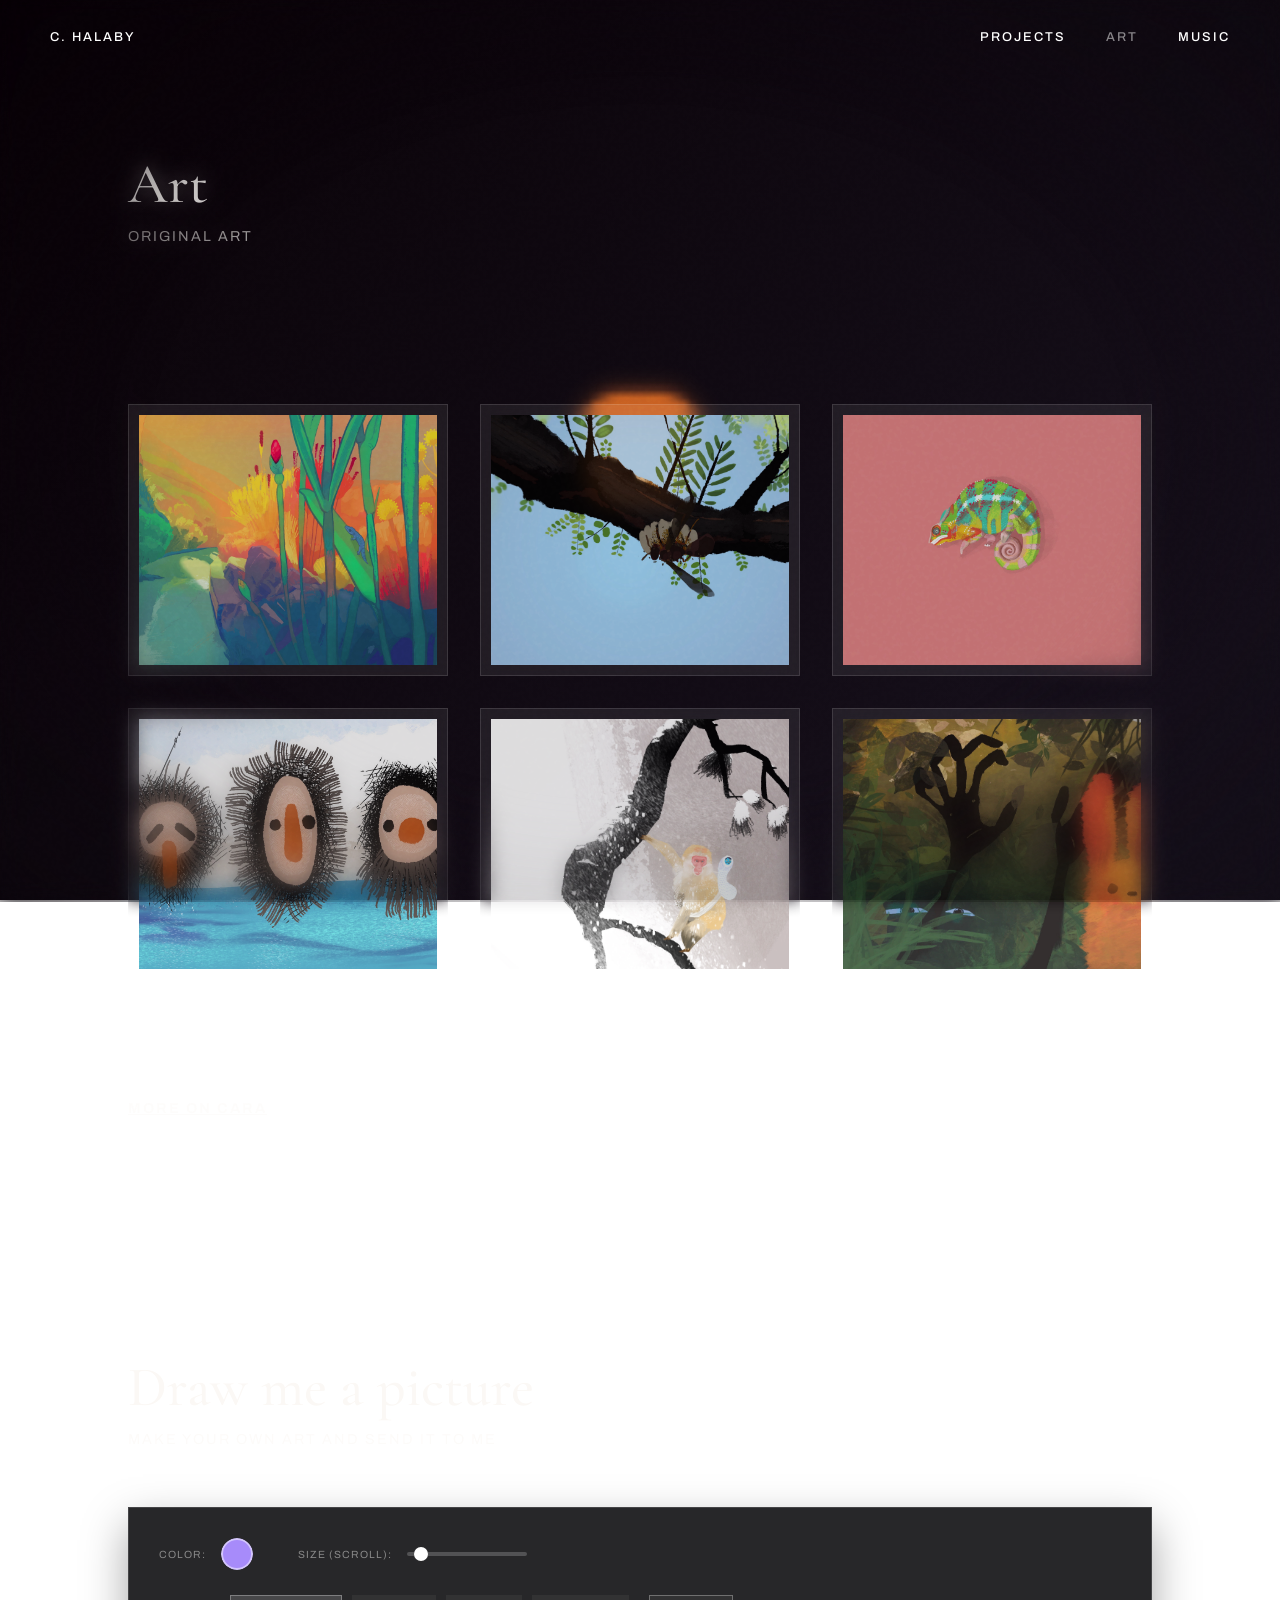
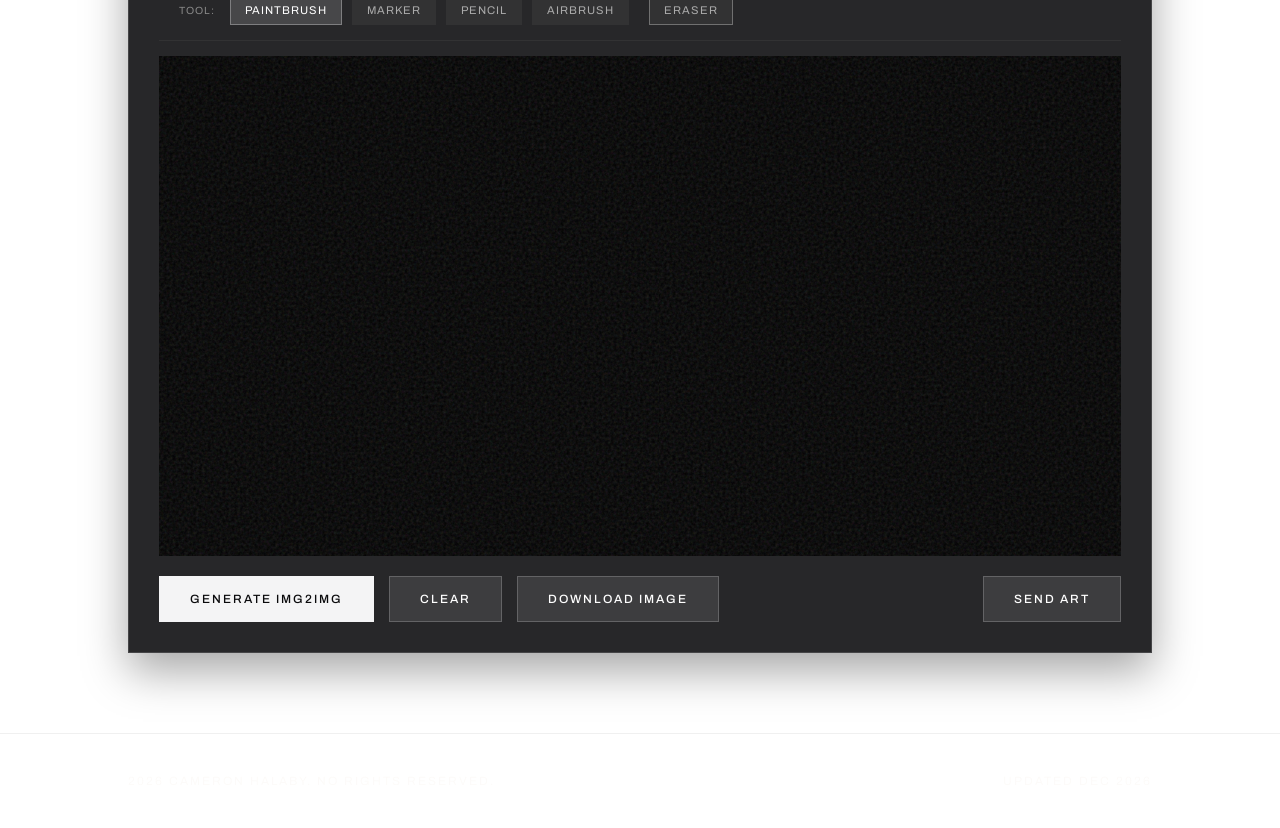
==== commit 306b41c5: "Update" ====
--- a/art.html
+++ b/art.html
@@ -82,7 +82,14 @@
         .obs-card { background: rgba(16,16,18,0.76); backdrop-filter: blur(8px); border-radius: 0; position: relative; border: 1px solid rgba(255,255,255,0.16); box-shadow: 0 18px 36px rgba(0,0,0,0.22); transform-style: preserve-3d; transition: transform 0.2s ease-out, border-color 0.2s ease; }
         .obs-card:hover { border-color: rgba(255,255,255,0.32); }
         
-        .photo-card { cursor: pointer; padding: 12px; }
+        .photo-card {
+            cursor: pointer;
+            padding: 0;
+            background: transparent;
+            border: 0;
+            box-shadow: none;
+        }
+        .photo-card:hover { border-color: transparent; }
         .photo-wrapper {
             position: relative; width: 100%; border-radius: 0; overflow: hidden; transform: translateZ(20px);
             padding: 10px;
@@ -238,13 +245,14 @@
         <p id="dynamic-date"></p>
     </footer>
 
+    <script src="./theme-toggle.js"></script>
     <script>
         // ADD YOUR STABILITY AI API KEY HERE TO ENABLE IMG2IMG GENERATION
         const STABILITY_API_KEY = "sk-XALkbz2ANvymVnLma5czIhQbzH5CNDDskqJnnKdQL2VRrq7j";
 
         // DYNAMIC THEME (DAY/NIGHT)
         function updateTheme() {
-            const d = new Date();
+            const d = window.CameronTheme ? window.CameronTheme.getDate() : new Date();
             const h = d.getHours() + (d.getMinutes() / 60);
             const intensity = (Math.cos((h - 12) / 24 * Math.PI * 2) + 1) / 2;
             
@@ -536,24 +544,57 @@
         }
         initRD(); window.addEventListener('resize', initRD);
 
-        // Hover Seeding Interaction (No click required)
-        window.addEventListener('mousemove', e => {
-            // ONLY seed if hovering directly over the background space (not UI cards or editors)
-            //const targetTag = e.target.tagName.toLowerCase();
-            //if (targetTag !== 'body' && targetTag !== 'html' && targetTag !== 'main') return;
-
-            const gx = Math.floor((e.clientX / window.innerWidth) * simW);
-            const gy = Math.floor((e.clientY / window.innerHeight) * simH);
-            const brush = 3;
-            
+        let isErasingArtBackground = false;
+
+        function isArtBackgroundTarget(target) {
+            if (!target || target === document.documentElement || target === document.body) return true;
+
+            const blocker = target.closest('a, button, input, select, textarea, .site-header, .theme-switcher, .obs-card, .photo-wrapper, .editor-wrapper, .canvas-container, .lightbox, .style-btn, .action-btn');
+            if (blocker) return false;
+
+            return Boolean(target.closest('main, .page-section, .hero-title-area, .gradient-bg, .nca-bg-canvas'));
+        }
+
+        function paintReactionBrush(clientX, clientY, value, brush) {
+            const gx = Math.floor((clientX / window.innerWidth) * simW);
+            const gy = Math.floor((clientY / window.innerHeight) * simH);
+
             for(let y = -brush; y <= brush; y++) {
                 for(let x = -brush; x <= brush; x++) {
                     const py = gy + y; const px = gx + x;
                     if(px >= 0 && px < simW && py >= 0 && py < simH && Math.hypot(x,y) < brush) {
-                        vB.setFloat32(((py * simW) + px) * 4, 1.0, true); 
+                        const i = ((py * simW) + px) * 4;
+                        vB.setFloat32(i, value, true);
+                        if (value === 0) vA.setFloat32(i, 1.0, true);
                     }
                 }
             }
+        }
+
+        // Hover Seeding Interaction (No click required)
+        window.addEventListener('mousemove', e => {
+            if (isErasingArtBackground) {
+                const target = document.elementFromPoint(e.clientX, e.clientY);
+                if (isArtBackgroundTarget(target)) paintReactionBrush(e.clientX, e.clientY, 0, 6);
+                return;
+            }
+
+            if (e.buttons !== 0) return;
+            paintReactionBrush(e.clientX, e.clientY, 1.0, 3);
+        });
+
+        window.addEventListener('mousedown', e => {
+            if (e.button !== 0 || !isArtBackgroundTarget(e.target)) return;
+            isErasingArtBackground = true;
+            paintReactionBrush(e.clientX, e.clientY, 0, 6);
+        });
+
+        window.addEventListener('mouseup', () => {
+            isErasingArtBackground = false;
+        });
+
+        window.addEventListener('blur', () => {
+            isErasingArtBackground = false;
         });
 
         function stepRD() {
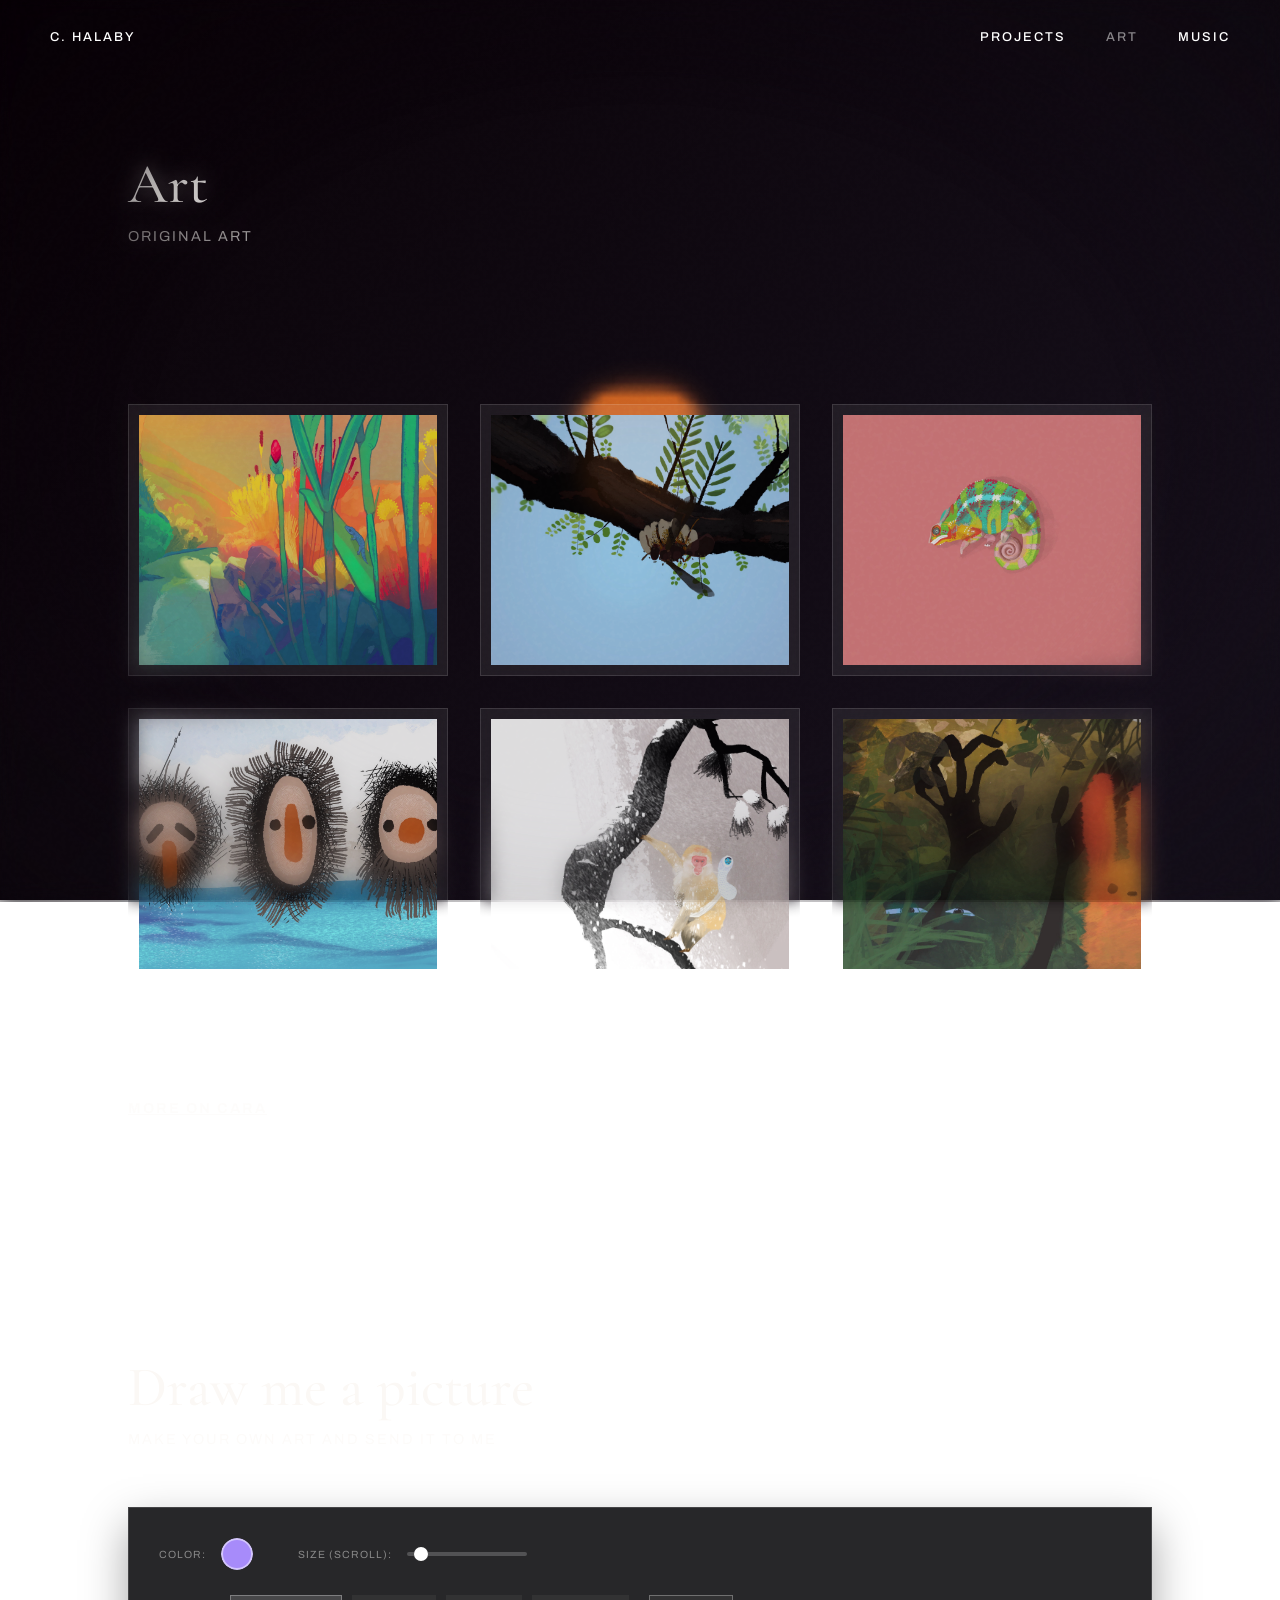
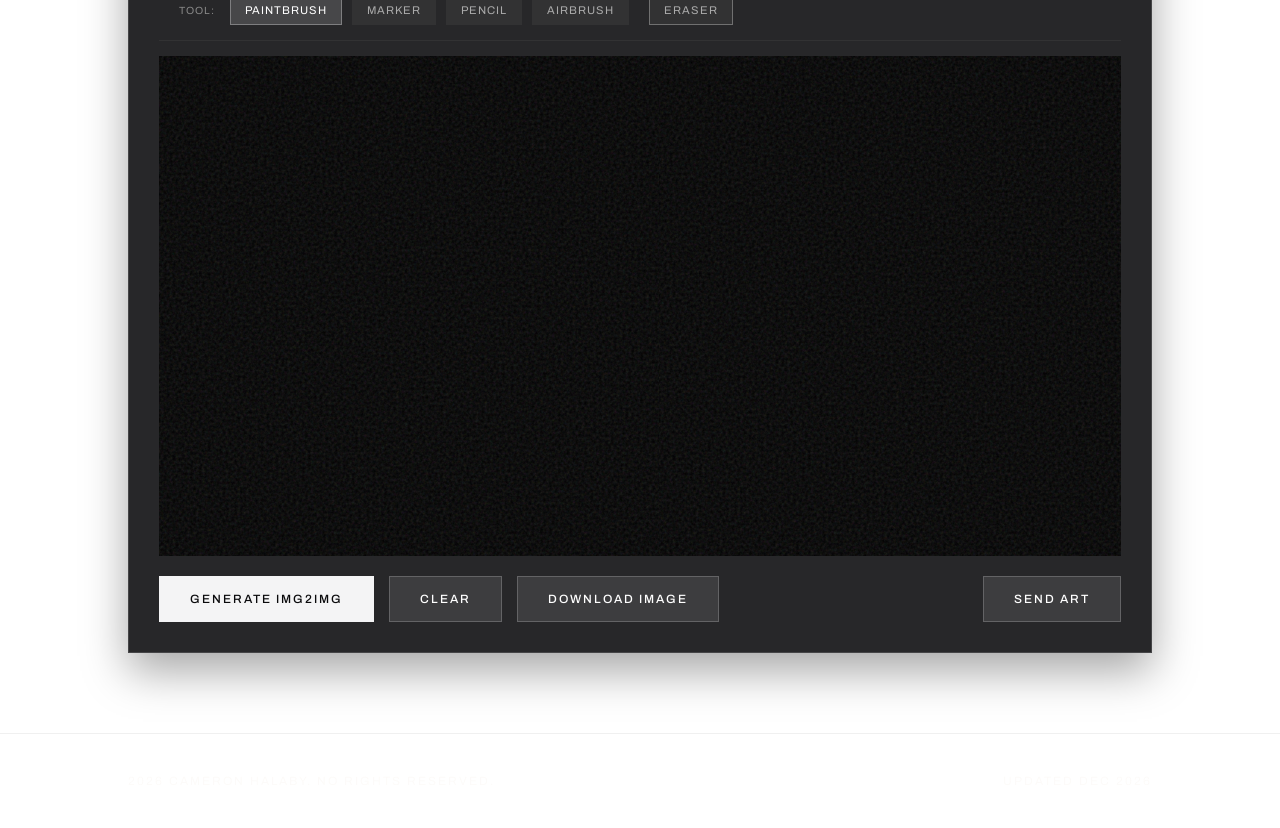
==== commit c32f4b70: "Big Update" ====
--- a/art.html
+++ b/art.html
@@ -246,6 +246,7 @@
     </footer>
 
     <script src="./theme-toggle.js"></script>
+    <script src="./liquid-lightbox.js"></script>
     <script>
         // ADD YOUR STABILITY AI API KEY HERE TO ENABLE IMG2IMG GENERATION
         const STABILITY_API_KEY = "sk-XALkbz2ANvymVnLma5czIhQbzH5CNDDskqJnnKdQL2VRrq7j";
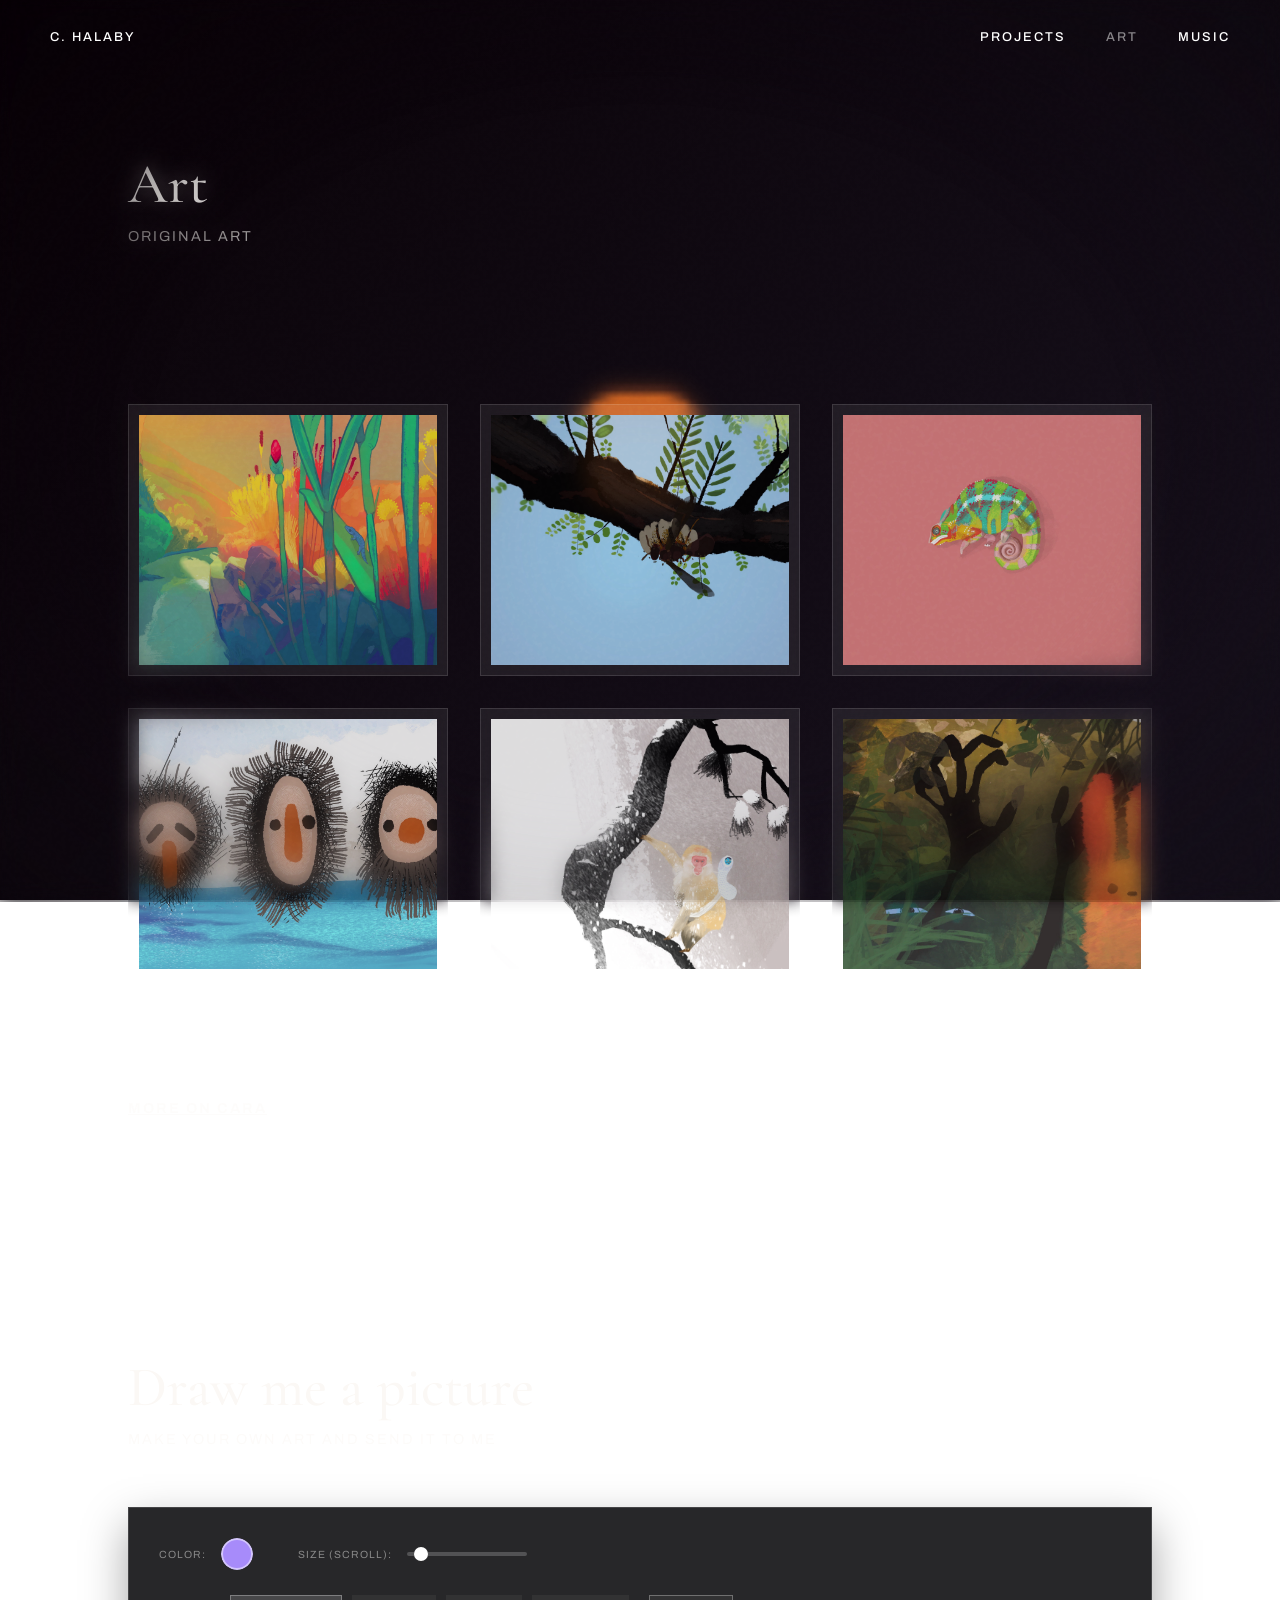
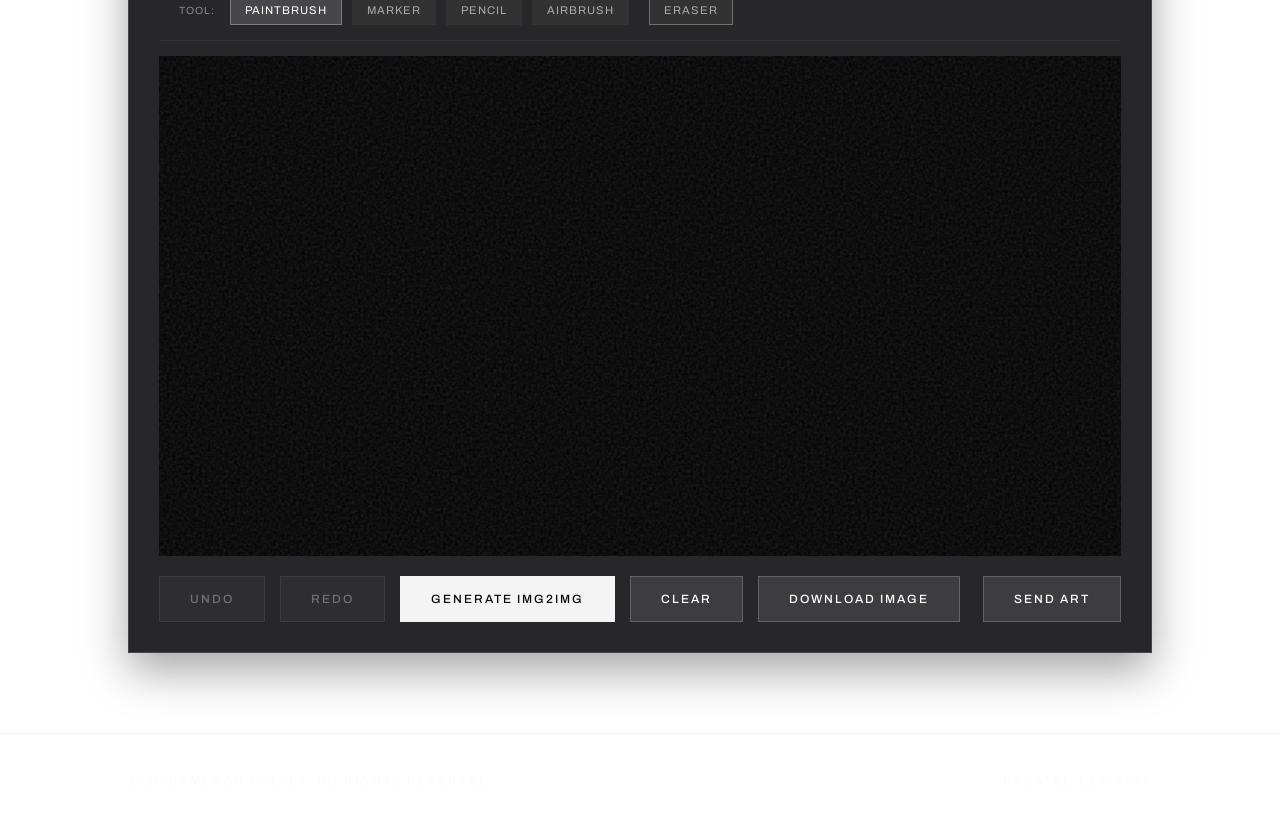
==== commit 9f09f102: "Update" ====
--- a/art.html
+++ b/art.html
@@ -140,12 +140,28 @@
 
         /* Canvas Overlay Structure */
         .canvas-container { position: relative; width: 100%; height: 500px; border-radius: 0; overflow: hidden; box-shadow: inset 0 0 40px rgba(0,0,0,0.8); }
-        .draw-canvas { background: #000; cursor: crosshair; width: 100%; height: 100%; }
+        .draw-canvas { background: #000; cursor: none; width: 100%; height: 100%; }
         .canvas-noise-overlay { position: absolute; inset: 0; pointer-events: none; opacity: 0.15; mix-blend-mode: screen; background-image: url("data:image/svg+xml,%3Csvg viewBox='0 0 200 200' xmlns='http://www.w3.org/2000/svg'%3E%3Cfilter id='noiseFilter'%3E%3CfeTurbulence type='fractalNoise' baseFrequency='0.85' numOctaves='3' stitchTiles='stitch'/%3E%3C/filter%3E%3Crect width='100%25' height='100%25' filter='url(%23noiseFilter)'/%3E%3C/svg%3E"); z-index: 5; }
+        .brush-cursor-ring {
+            position: absolute;
+            left: 0;
+            top: 0;
+            z-index: 8;
+            width: var(--brush-cursor-size, 8px);
+            height: var(--brush-cursor-size, 8px);
+            border: 1px solid rgba(255,255,255,0.82);
+            border-radius: 50%;
+            box-shadow: 0 0 0 1px rgba(0,0,0,0.58), 0 0 18px rgba(255,255,255,0.16);
+            opacity: 0;
+            pointer-events: none;
+            transform: translate(-50%, -50%);
+            mix-blend-mode: difference;
+        }
         
         .editor-controls { display: flex; gap: 15px; margin-top: 5px; flex-wrap: wrap; }
         .action-btn { font-family: 'Archivo', sans-serif; text-transform: uppercase; font-size: 0.75rem; letter-spacing: 2px; color: #fff; background: rgba(255,255,255,0.1); border: 1px solid rgba(255,255,255,0.2); padding: 15px 30px; border-radius: 0; cursor: pointer; transition: all 0.3s ease; text-decoration: none; font-weight: 500; }
         .action-btn:hover { background: #fff; color: #000; }
+        .action-btn:disabled { opacity: 0.34; cursor: default; pointer-events: none; }
         .action-btn.accent { background: #f4f4f5; border-color: #f4f4f5; color: #0a0a0c; }
         .action-btn.accent:hover { opacity: 0.9; color: #000; box-shadow: 0 0 18px rgba(255,255,255,0.18); }
 
@@ -221,9 +237,12 @@
                 <div class="canvas-container">
                     <canvas class="draw-canvas" id="draw-canvas"></canvas>
                     <div class="canvas-noise-overlay"></div>
+                    <div class="brush-cursor-ring" id="brush-cursor-ring" aria-hidden="true"></div>
                 </div>
                 
                 <div class="editor-controls">
+                    <button class="action-btn" id="btn-undo" type="button" disabled>Undo</button>
+                    <button class="action-btn" id="btn-redo" type="button" disabled>Redo</button>
                     <button class="action-btn accent" id="btn-diffusion">Generate Img2Img</button>
                     <button class="action-btn" id="btn-clear">Clear</button>
                     <button class="action-btn" id="btn-download">Download Image</button>
@@ -308,11 +327,18 @@
         // ==========================================
         const drawCanv = document.getElementById('draw-canvas');
         const dCtx = drawCanv.getContext('2d', { willReadFrequently: true });
+        const brushCursorRing = document.getElementById('brush-cursor-ring');
+        const undoBtn = document.getElementById('btn-undo');
+        const redoBtn = document.getElementById('btn-redo');
         
         let isDrawingPad = false;
         let brushColor = '#a78bfa';
         let brushSize = 8;
         let brushStyle = 'paintbrush';
+        let isDiffusionProcessing = false;
+        const undoStack = [];
+        const redoStack = [];
+        const historyLimit = 30;
         
         function initDraw() {
             drawCanv.width = drawCanv.clientWidth; 
@@ -320,14 +346,124 @@
             // Initialize with black background to ensure accurate downloads and img2img processing
             dCtx.fillStyle = '#000000';
             dCtx.fillRect(0, 0, drawCanv.width, drawCanv.height);
+            resetCanvasHistory();
         }
         initDraw(); 
         window.addEventListener('resize', initDraw);
+
+        function captureCanvasState() {
+            return {
+                width: drawCanv.width,
+                height: drawCanv.height,
+                data: dCtx.getImageData(0, 0, drawCanv.width, drawCanv.height)
+            };
+        }
+
+        function createCanvasFromState(state) {
+            const tempCanvas = document.createElement('canvas');
+            tempCanvas.width = state.width;
+            tempCanvas.height = state.height;
+            tempCanvas.getContext('2d').putImageData(state.data, 0, 0);
+            return tempCanvas;
+        }
+
+        function restoreCanvasState(state) {
+            if(!state) return;
+            dCtx.save();
+            dCtx.globalAlpha = 1;
+            dCtx.globalCompositeOperation = 'source-over';
+            dCtx.shadowBlur = 0;
+            dCtx.filter = 'none';
+            dCtx.fillStyle = '#000000';
+            dCtx.fillRect(0, 0, drawCanv.width, drawCanv.height);
+
+            if(state.width === drawCanv.width && state.height === drawCanv.height) {
+                dCtx.putImageData(state.data, 0, 0);
+            } else {
+                dCtx.drawImage(createCanvasFromState(state), 0, 0, drawCanv.width, drawCanv.height);
+            }
+            dCtx.restore();
+            dCtx.globalAlpha = 1;
+            dCtx.globalCompositeOperation = 'source-over';
+            dCtx.shadowBlur = 0;
+            drawCanv.style.filter = 'none';
+        }
+
+        function updateHistoryButtons() {
+            undoBtn.disabled = isDiffusionProcessing || undoStack.length === 0;
+            redoBtn.disabled = isDiffusionProcessing || redoStack.length === 0;
+        }
+
+        function resetCanvasHistory() {
+            undoStack.length = 0;
+            redoStack.length = 0;
+            updateHistoryButtons();
+        }
+
+        function pushUndoState(state = captureCanvasState()) {
+            undoStack.push(state);
+            if(undoStack.length > historyLimit) undoStack.shift();
+            redoStack.length = 0;
+            updateHistoryButtons();
+        }
+
+        function getDiffusionRequestSize(sourceWidth, sourceHeight) {
+            const grid = 64;
+            const minSide = 320;
+            const maxSide = 1024;
+            const roundToGrid = value => Math.round(value / grid) * grid;
+            const clampToGrid = value => Math.max(minSide, Math.min(maxSide, roundToGrid(value)));
+            const safeAspect = Math.max(1 / 2.25, Math.min(2.25, sourceWidth / sourceHeight));
+
+            if(safeAspect >= 1) {
+                return {
+                    width: maxSide,
+                    height: clampToGrid(maxSide / safeAspect)
+                };
+            }
+
+            return {
+                width: clampToGrid(maxSide * safeAspect),
+                height: maxSide
+            };
+        }
+
+        function undoCanvasAction() {
+            if(isDiffusionProcessing || !undoStack.length) return;
+            redoStack.push(captureCanvasState());
+            restoreCanvasState(undoStack.pop());
+            updateHistoryButtons();
+        }
+
+        function redoCanvasAction() {
+            if(isDiffusionProcessing || !redoStack.length) return;
+            undoStack.push(captureCanvasState());
+            restoreCanvasState(redoStack.pop());
+            updateHistoryButtons();
+        }
+
+        function getVisibleBrushSize() {
+            if(brushStyle === 'eraser') return brushSize * 2;
+            if(brushStyle === 'pencil') return Math.max(3, brushSize * 0.3);
+            return brushSize;
+        }
+
+        function updateBrushCursor(e) {
+            const rect = drawCanv.getBoundingClientRect();
+            const size = Math.max(3, getVisibleBrushSize());
+            brushCursorRing.style.setProperty('--brush-cursor-size', size + 'px');
+            brushCursorRing.style.left = (e.clientX - rect.left) + 'px';
+            brushCursorRing.style.top = (e.clientY - rect.top) + 'px';
+            brushCursorRing.style.opacity = '1';
+        }
 
         // Toolbar Setup
         const sizeSlider = document.getElementById('draw-size');
         document.getElementById('draw-color').addEventListener('input', e => { brushColor = e.target.value; });
-        sizeSlider.addEventListener('input', e => { brushSize = parseInt(e.target.value); });
+        sizeSlider.addEventListener('input', e => {
+            brushSize = parseInt(e.target.value);
+            brushCursorRing.style.setProperty('--brush-cursor-size', Math.max(3, getVisibleBrushSize()) + 'px');
+        });
         
         const styleBtns = document.querySelectorAll('.style-btn');
         for(let i = 0; i < styleBtns.length; i++) {
@@ -336,8 +472,12 @@
                 for(let j = 0; j < styleBtns.length; j++) Reflect.get(styleBtns, j).classList.remove('active');
                 e.target.classList.add('active');
                 brushStyle = e.target.getAttribute('data-style');
+                brushCursorRing.style.setProperty('--brush-cursor-size', Math.max(3, getVisibleBrushSize()) + 'px');
             });
         }
+
+        undoBtn.addEventListener('click', undoCanvasAction);
+        redoBtn.addEventListener('click', redoCanvasAction);
 
         // Mouse Wheel Size Adjustment (Only when hovering canvas)
         drawCanv.addEventListener('wheel', e => {
@@ -345,15 +485,19 @@
             if (e.deltaY > 0) brushSize = Math.max(1, brushSize - 2);
             else brushSize = Math.min(100, brushSize + 2);
             sizeSlider.value = brushSize;
+            updateBrushCursor(e);
         });
 
         drawCanv.addEventListener('mousedown', e => { 
+            if(isDiffusionProcessing) return;
+            pushUndoState();
             isDrawingPad = true; 
             dCtx.beginPath(); 
             dCtx.moveTo(e.offsetX, e.offsetY); 
         });
         
         drawCanv.addEventListener('mousemove', e => { 
+            updateBrushCursor(e);
             if(!isDrawingPad) return;
 
             dCtx.shadowBlur = 0; 
@@ -407,9 +551,16 @@
                 dCtx.stroke();
             }
         });
+
+        drawCanv.addEventListener('mouseenter', updateBrushCursor);
+        drawCanv.addEventListener('mouseleave', () => {
+            brushCursorRing.style.opacity = '0';
+        });
         
         window.addEventListener('mouseup', () => { isDrawingPad = false; });
         document.getElementById('btn-clear').addEventListener('click', () => {
+            if(isDiffusionProcessing) return;
+            pushUndoState();
             dCtx.globalCompositeOperation = 'source-over';
             dCtx.globalAlpha = 1.0;
             dCtx.fillStyle = '#000000';
@@ -429,37 +580,67 @@
         // ==========================================
         document.getElementById('btn-diffusion').addEventListener('click', (e) => {
             const btn = e.target;
-            if (btn.innerText === "Processing...") return;
+            if (isDiffusionProcessing) return;
             
             if (STABILITY_API_KEY === "YOUR_API_KEY_HERE") {
                 alert("Please add your Stability API key to the script.");
                 return;
             }
 
+            const diffusionBeforeState = captureCanvasState();
+            redoStack.length = 0;
+            isDiffusionProcessing = true;
+            isDrawingPad = false;
+            updateHistoryButtons();
+            btn.disabled = true;
             btn.innerText = "Processing...";
 
             // 1. Start the visual animation
             let frame = 0;
+            let isAnimationActive = true;
             drawCanv.style.filter = 'url(#diffusion-filter) contrast(1.5) saturate(1.5)';
             
             function resolveDiffusion() {
+                if(!isAnimationActive) return;
                 frame++;
                 dCtx.fillStyle = 'rgba(0,0,0,0.05)'; 
                 dCtx.fillRect(0, 0, drawCanv.width, drawCanv.height);
                 if (frame < 60) requestAnimationFrame(resolveDiffusion);
             }
             requestAnimationFrame(resolveDiffusion);
+
+            function finishDiffusion() {
+                isAnimationActive = false;
+                isDiffusionProcessing = false;
+                drawCanv.style.filter = "none";
+                btn.disabled = false;
+                btn.innerText = "Generate Img2Img";
+                updateHistoryButtons();
+            }
+
+            function failDiffusion(err) {
+                if(err) console.error(err);
+                isAnimationActive = false;
+                restoreCanvasState(diffusionBeforeState);
+                finishDiffusion();
+                alert("Img2Img request failed. The canvas was restored to its previous state.");
+            }
             
-            // 2. Create a compliant Off-Screen Canvas (1024x410 = 2.49 ratio)
+            // 2. Create a stable, 64px-aligned request canvas from the pre-animation state.
             const offscreen = document.createElement('canvas');
-            offscreen.width = 1024;
-            offscreen.height = 410;
+            const requestSize = getDiffusionRequestSize(diffusionBeforeState.width, diffusionBeforeState.height);
+            offscreen.width = requestSize.width;
+            offscreen.height = requestSize.height;
             const oCtx = offscreen.getContext('2d');
-            // Draw your current drawing into the compliant resolution
-            oCtx.drawImage(drawCanv, 0, 0, 1024, 410);
+            oCtx.drawImage(createCanvasFromState(diffusionBeforeState), 0, 0, offscreen.width, offscreen.height);
 
             // 3. Send the compliant Off-Screen blob
             offscreen.toBlob(async (blob) => {
+                if(!blob) {
+                    failDiffusion(new Error("Could not export canvas for img2img."));
+                    return;
+                }
+
                 const formData = new FormData();
                 formData.append("image", blob);
                 formData.append("prompt", "A masterpiece");
@@ -479,7 +660,7 @@
                     if (response.status !== 200) {
                         const errText = await response.text();
                         console.error("API Error Data: ", errText);
-                        throw new Error("Status " + response.status);
+                        throw new Error("Img2Img API rejected the request with status " + response.status);
                     }
 
                     const resultBlob = await response.blob();
@@ -489,20 +670,21 @@
                     genImg.onload = () => {
                         dCtx.globalAlpha = 1.0;
                         dCtx.globalCompositeOperation = 'source-over';
+                        pushUndoState(diffusionBeforeState);
                         // Draw result back to main canvas, scaling to fit UI
                         dCtx.drawImage(genImg, 0, 0, drawCanv.width, drawCanv.height);
                         
-                        drawCanv.style.filter = "none";
-                        btn.innerText = "Generate Img2Img";
+                        finishDiffusion();
+                        URL.revokeObjectURL(objectUrl);
+                    };
+                    genImg.onerror = () => {
+                        failDiffusion(new Error("Generated image could not be loaded."));
                         URL.revokeObjectURL(objectUrl);
                     };
                     genImg.src = objectUrl;
 
                 } catch (err) {
-                    console.error(err);
-                    alert("API Request Failed. Ensure aspect ratio is valid.");
-                    drawCanv.style.filter = "none";
-                    btn.innerText = "Generate Img2Img";
+                    failDiffusion(err);
                 }
             }, "image/png");
         });
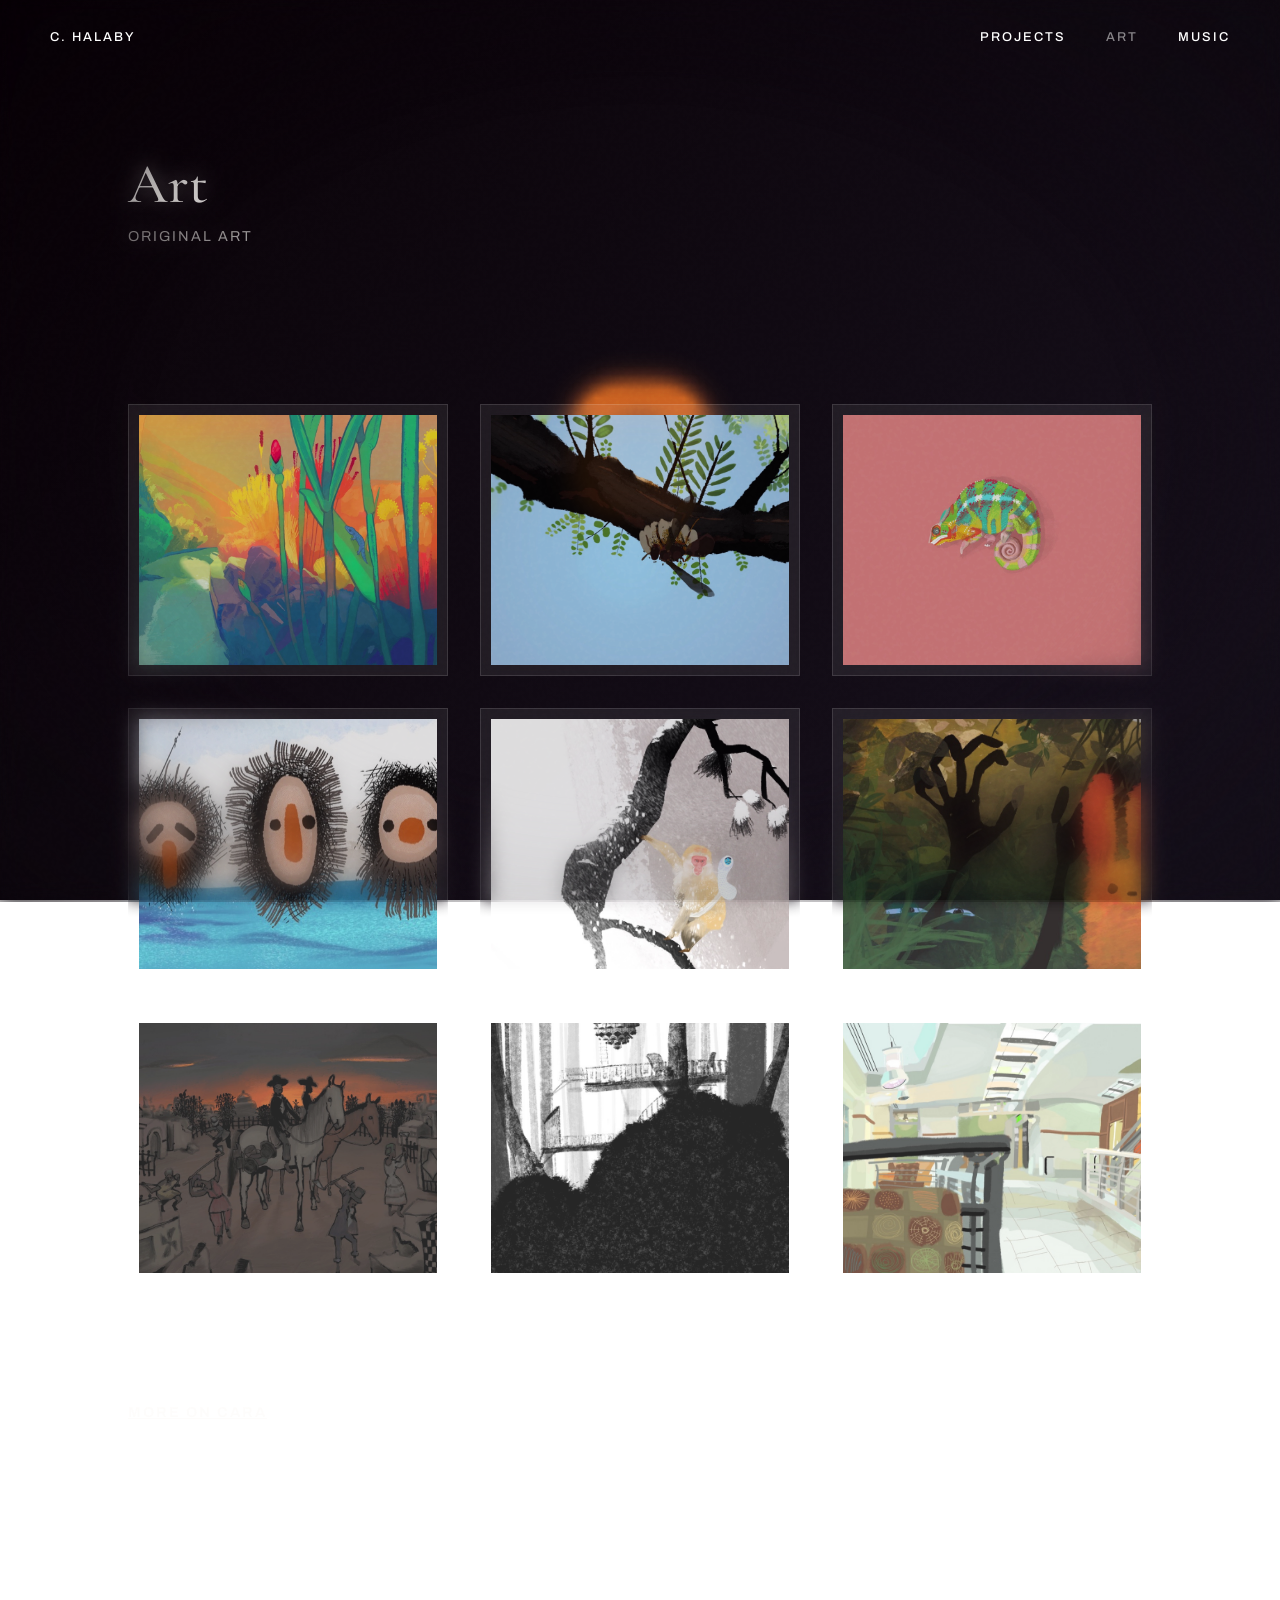
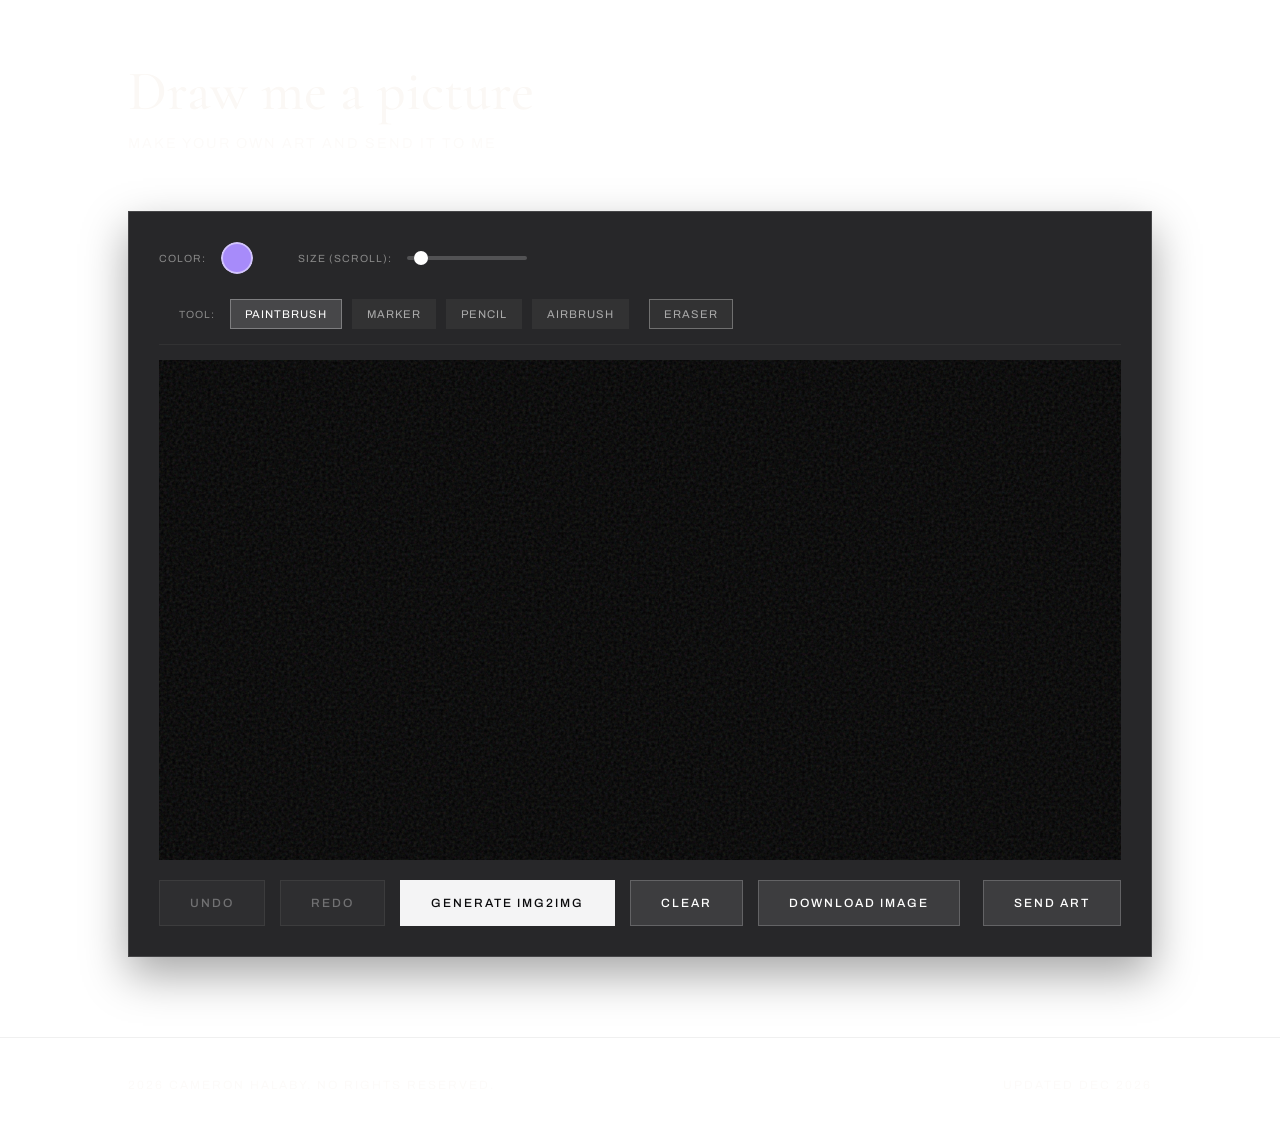
==== commit 3bff4fe1: "Optimize site rendering and image loading; add Song 12" ====
--- a/art.html
+++ b/art.html
@@ -190,14 +190,7 @@
 
         <!-- Gallery Section -->
         <section class="page-section" id="photos">
-            <div class="card-grid">
-                <div class="obs-card photo-card" onclick="openLightbox('./assets/ar1.JPG')"><div class="photo-wrapper"><div class="squiggle-left"></div><div class="squiggle-right"></div><img src="./assets/ar1.JPG" class="photo-img"></div></div>
-                <div class="obs-card photo-card" onclick="openLightbox('./assets/ar2.JPG')"><div class="photo-wrapper"><div class="squiggle-left"></div><div class="squiggle-right"></div><img src="./assets/ar2.JPG" class="photo-img"></div></div>
-                <div class="obs-card photo-card" onclick="openLightbox('./assets/ar3.JPG')"><div class="photo-wrapper"><div class="squiggle-left"></div><div class="squiggle-right"></div><img src="./assets/ar3.JPG" class="photo-img"></div></div>
-                <div class="obs-card photo-card" onclick="openLightbox('./assets/ar4.JPG')"><div class="photo-wrapper"><div class="squiggle-left"></div><div class="squiggle-right"></div><img src="./assets/ar4.JPG" class="photo-img"></div></div>
-                <div class="obs-card photo-card" onclick="openLightbox('./assets/ar5.JPG')"><div class="photo-wrapper"><div class="squiggle-left"></div><div class="squiggle-right"></div><img src="./assets/ar5.JPG" class="photo-img"></div></div>
-                <div class="obs-card photo-card" onclick="openLightbox('./assets/ar6.JPG')"><div class="photo-wrapper"><div class="squiggle-left"></div><div class="squiggle-right"></div><img src="./assets/ar6.JPG" class="photo-img"></div></div>
-            </div>
+            <div class="card-grid" id="art-gallery-grid"></div>
         </section>
 
         <section class="page-section" style="padding-top: 40px;">
@@ -264,8 +257,12 @@
         <p id="dynamic-date"></p>
     </footer>
 
+    <link rel="stylesheet" href="./site-performance.css?v=20261105">
+    <script src="./site-performance.js?v=20261105"></script>
+    <script src="./asset-previews.js"></script>
     <script src="./theme-toggle.js"></script>
-    <script src="./liquid-lightbox.js"></script>
+    <script src="./asset-catalog.js?v=20261105"></script>
+    <script src="./liquid-lightbox.js?v=20261105"></script>
     <script>
         // ADD YOUR STABILITY AI API KEY HERE TO ENABLE IMG2IMG GENERATION
         const STABILITY_API_KEY = "sk-XALkbz2ANvymVnLma5czIhQbzH5CNDDskqJnnKdQL2VRrq7j";
@@ -299,19 +296,57 @@
         document.getElementById('dynamic-date').innerText = 'Updated ' + Reflect.get(monthNames, dObj.getMonth()) + ' ' + dObj.getFullYear();
 
         // CONTROLLED CARD TILT
-        const obsCards = document.querySelectorAll('.obs-card');
-        for (let i = 0; i < obsCards.length; i++) {
-            const c = Reflect.get(obsCards, i);
-            c.addEventListener('mousemove', e => {
-                const r = c.getBoundingClientRect();
-                const x = e.clientX - r.left;
-                const y = e.clientY - r.top;
-                const rotateX = (r.height / 2 - y) / 42;
-                const rotateY = (x - r.width / 2) / 42;
-                c.style.transform = 'perspective(1200px) rotateX(' + rotateX + 'deg) rotateY(' + rotateY + 'deg) translateY(-4px)';
+        function attachCardTilt(selector) {
+            const obsCards = document.querySelectorAll(selector);
+            for (let i = 0; i < obsCards.length; i++) {
+                const c = Reflect.get(obsCards, i);
+                if(c.dataset.tiltBound === 'true') continue;
+                c.dataset.tiltBound = 'true';
+                c.addEventListener('mousemove', e => {
+                    const r = c.getBoundingClientRect();
+                    const x = e.clientX - r.left;
+                    const y = e.clientY - r.top;
+                    const rotateX = (r.height / 2 - y) / 42;
+                    const rotateY = (x - r.width / 2) / 42;
+                    c.style.transform = 'perspective(1200px) rotateX(' + rotateX + 'deg) rotateY(' + rotateY + 'deg) translateY(-4px)';
+                });
+                c.addEventListener('mouseleave', () => { c.style.transform = 'none'; });
+            }
+        }
+
+        function renderArtGallery() {
+            const grid = document.getElementById('art-gallery-grid');
+            const images = window.CameronAssets ? window.CameronAssets.artImages() : [];
+            grid.innerHTML = '';
+
+            images.forEach(image => {
+                const card = document.createElement('div');
+                card.className = 'obs-card photo-card';
+
+                const wrapper = document.createElement('div');
+                wrapper.className = 'photo-wrapper';
+
+                const squiggleLeft = document.createElement('div');
+                squiggleLeft.className = 'squiggle-left';
+                const squiggleRight = document.createElement('div');
+                squiggleRight.className = 'squiggle-right';
+
+                const img = document.createElement('img');
+                window.CameronAssets.displayImage(img, image.src);
+                img.alt = image.alt;
+                img.className = 'photo-img';
+
+                wrapper.append(squiggleLeft, squiggleRight, img);
+                card.appendChild(wrapper);
+                card.addEventListener('click', () => openLightbox(image.src));
+                grid.appendChild(card);
             });
-            c.addEventListener('mouseleave', () => { c.style.transform = 'none'; });
-        }
+
+            attachCardTilt('#art-gallery-grid .obs-card');
+        }
+
+        renderArtGallery();
+        attachCardTilt('.obs-card');
 
         // LIGHTBOX
         function openLightbox(src) { 
@@ -320,6 +355,7 @@
         }
         function closeLightbox() { 
             document.getElementById('lightbox').classList.remove('active'); 
+            document.getElementById('lightbox-img').removeAttribute('src');
         }
 
         // ==========================================
@@ -699,33 +735,27 @@
         let simH = 80; 
         let totalCells = simW * simH;
         
-        let bufferA = new ArrayBuffer(totalCells * 4); let vA = new DataView(bufferA);
-        let bufferB = new ArrayBuffer(totalCells * 4); let vB = new DataView(bufferB);
-        let nextA = new ArrayBuffer(totalCells * 4); let nA = new DataView(nextA);
-        let nextB = new ArrayBuffer(totalCells * 4); let nB = new DataView(nextB);
+        let vA, vB, nA, nB, feedByX, killByY;
 
         function initRD() {
             const aspect = window.innerHeight / window.innerWidth;
             simH = Math.floor(simW * aspect);
             totalCells = simW * simH;
             
-            bufferA = new ArrayBuffer(totalCells * 4); vA = new DataView(bufferA);
-            bufferB = new ArrayBuffer(totalCells * 4); vB = new DataView(bufferB);
-            nextA = new ArrayBuffer(totalCells * 4); nA = new DataView(nextA);
-            nextB = new ArrayBuffer(totalCells * 4); nB = new DataView(nextB);
-
-            for(let i = 0; i < totalCells; i++) {
-                vA.setFloat32(i * 4, 1.0, true);
-                vB.setFloat32(i * 4, 0.0, true);
-            }
+            vA = new Float32Array(totalCells).fill(1);
+            vB = new Float32Array(totalCells);
+            nA = new Float32Array(totalCells);
+            nB = new Float32Array(totalCells);
+            feedByX = Float64Array.from({ length: simW }, (_, x) => 0.054 + Math.sin(x * 0.05) * 0.002);
+            killByY = Float64Array.from({ length: simH }, (_, y) => 0.062 + Math.cos(y * 0.05) * 0.002);
             const cx = Math.floor(simW / 2); const cy = Math.floor(simH / 2);
             for(let y = cy - 5; y < cy + 5; y++) {
                 for(let x = cx - 5; x < cx + 5; x++) {
-                    vB.setFloat32((y * simW + x) * 4, 1.0, true);
+                    if (x >= 0 && x < simW && y >= 0 && y < simH) vB[y * simW + x] = 1;
                 }
             }
         }
-        initRD(); window.addEventListener('resize', initRD);
+        window.addEventListener('resize', initRD);
 
         let isErasingArtBackground = false;
 
@@ -746,9 +776,9 @@
                 for(let x = -brush; x <= brush; x++) {
                     const py = gy + y; const px = gx + x;
                     if(px >= 0 && px < simW && py >= 0 && py < simH && Math.hypot(x,y) < brush) {
-                        const i = ((py * simW) + px) * 4;
-                        vB.setFloat32(i, value, true);
-                        if (value === 0) vA.setFloat32(i, 1.0, true);
+                        const i = py * simW + px;
+                        vB[i] = value;
+                        if (value === 0) vA[i] = 1;
                     }
                 }
             }
@@ -781,32 +811,29 @@
         });
 
         function stepRD() {
-            const dA = 1.0, dB = 0.5, baseFeed = 0.054, baseK = 0.062;
+            const dA = 1.0, dB = 0.5;
             for(let y = 1; y < simH - 1; y++) {
                 for(let x = 1; x < simW - 1; x++) {
-                    const i = (y * simW + x) * 4;
-                    let a = vA.getFloat32(i, true), b = vB.getFloat32(i, true);
+                    const i = y * simW + x;
+                    const a = vA[i], b = vB[i];
                     let lapA = a * -1.0, lapB = b * -1.0;
 
-                    const up = ((y - 1) * simW + x) * 4, down = ((y + 1) * simW + x) * 4;
-                    const left = (y * simW + (x - 1)) * 4, right = (y * simW + (x + 1)) * 4;
-                    lapA += (vA.getFloat32(up, true) + vA.getFloat32(down, true) + vA.getFloat32(left, true) + vA.getFloat32(right, true)) * 0.2;
-                    lapB += (vB.getFloat32(up, true) + vB.getFloat32(down, true) + vB.getFloat32(left, true) + vB.getFloat32(right, true)) * 0.2;
-
-                    const upL = ((y - 1) * simW + (x - 1)) * 4, upR = ((y - 1) * simW + (x + 1)) * 4;
-                    const downL = ((y + 1) * simW + (x - 1)) * 4, downR = ((y + 1) * simW + (x + 1)) * 4;
-                    lapA += (vA.getFloat32(upL, true) + vA.getFloat32(upR, true) + vA.getFloat32(downL, true) + vA.getFloat32(downR, true)) * 0.05;
-                    lapB += (vB.getFloat32(upL, true) + vB.getFloat32(upR, true) + vB.getFloat32(downL, true) + vB.getFloat32(downR, true)) * 0.05;
-
-                    const feed = baseFeed + (Math.sin(x * 0.05) * 0.002);
-                    const k = baseK + (Math.cos(y * 0.05) * 0.002);
+                    const up = i - simW, down = i + simW;
+                    const left = i - 1, right = i + 1;
+                    lapA += (vA[up] + vA[down] + vA[left] + vA[right]) * 0.2;
+                    lapB += (vB[up] + vB[down] + vB[left] + vB[right]) * 0.2;
+
+                    lapA += (vA[up - 1] + vA[up + 1] + vA[down - 1] + vA[down + 1]) * 0.05;
+                    lapB += (vB[up - 1] + vB[up + 1] + vB[down - 1] + vB[down + 1]) * 0.05;
+
+                    const feed = feedByX[x], k = killByY[y];
                     const ab2 = a * b * b;
                     
                     let newA = Math.max(0, Math.min(1, a + (dA * lapA - ab2 + feed * (1 - a))));
                     let newB = Math.max(0, Math.min(1, b + (dB * lapB + ab2 - (k + feed) * b)));
 
-                    nA.setFloat32(i, newA, true);
-                    nB.setFloat32(i, newB, true);
+                    nA[i] = newA;
+                    nB[i] = newB;
                 }
             }
             const tempA = vA; vA = nA; nA = tempA;
@@ -815,41 +842,50 @@
 
         const tmpCanv = document.createElement('canvas');
         const tCtx = tmpCanv.getContext('2d');
+        let rdPixels;
+
+        function resizeRDCanvas() {
+            tmpCanv.width = simW; tmpCanv.height = simH;
+            rdPixels = tCtx.createImageData(simW, simH);
+            bgCanv.width = window.innerWidth; bgCanv.height = window.innerHeight;
+            bCtx.filter = 'drop-shadow(0 0 10px rgba(249, 115, 22, 0.5))';
+            bCtx.imageSmoothingEnabled = true;
+        }
+        initRD();
+        resizeRDCanvas();
+        window.addEventListener('resize', resizeRDCanvas);
 
         function renderRD() {
-            tmpCanv.width = simW; tmpCanv.height = simH;
-            const imgData = tCtx.createImageData(simW, simH);
-            const dView = new DataView(imgData.data.buffer);
+            const imgData = rdPixels;
+            const pixels = imgData.data;
             
             for(let i = 0; i < totalCells; i++) {
-                const bVal = vB.getFloat32(i * 4, true);
+                const bVal = vB[i];
                 const pixelIdx = i * 4;
                 if (bVal > 0.1) {
                     const normalized = Math.min(1, bVal * 2.5);
-                    dView.setUint8(pixelIdx, normalized * 249);     
-                    dView.setUint8(pixelIdx + 1, normalized * 115); 
-                    dView.setUint8(pixelIdx + 2, 22);               
-                    dView.setUint8(pixelIdx + 3, normalized * 255); 
+                    pixels[pixelIdx] = normalized * 249;
+                    pixels[pixelIdx + 1] = normalized * 115;
+                    pixels[pixelIdx + 2] = 22;
+                    pixels[pixelIdx + 3] = normalized * 255;
                 } else {
-                    dView.setUint8(pixelIdx + 3, 0); 
+                    pixels[pixelIdx + 3] = 0;
                 }
             }
 
             tCtx.putImageData(imgData, 0, 0);
             
-            bgCanv.width = window.innerWidth; bgCanv.height = window.innerHeight;
-            bCtx.filter = 'drop-shadow(0 0 10px rgba(249, 115, 22, 0.5))';
-            bCtx.imageSmoothingEnabled = true; 
             bCtx.clearRect(0, 0, bgCanv.width, bgCanv.height);
             bCtx.drawImage(tmpCanv, 0, 0, bgCanv.width, bgCanv.height);
         }
 
-        function animateRDBgLoop() {
-            for(let s = 0; s < 8; s++) { stepRD(); }
+        let rdSteps = 0;
+        function animateRDBgLoop(now, delta) {
+            rdSteps = Math.min(rdSteps + delta * 480, 24);
+            while (rdSteps >= 1) { stepRD(); rdSteps--; }
             renderRD();
-            requestAnimationFrame(animateRDBgLoop);
-        }
-        animateRDBgLoop();
+        }
+        window.CameronPerformance.animate(bgCanv, animateRDBgLoop);
 
     </script>
 </body>
--- a/site-performance.css
+++ b/site-performance.css
@@ -0,0 +1,9 @@
+.effects-hidden *, .effects-hidden *::before, .effects-hidden *::after,
+.effects-offscreen, .effects-offscreen *, .effects-offscreen::before, .effects-offscreen::after {
+    animation-play-state: paused !important;
+}
+
+.liquid-glass-lens:not(.is-visible) {
+    visibility: hidden;
+    animation-play-state: paused;
+}
